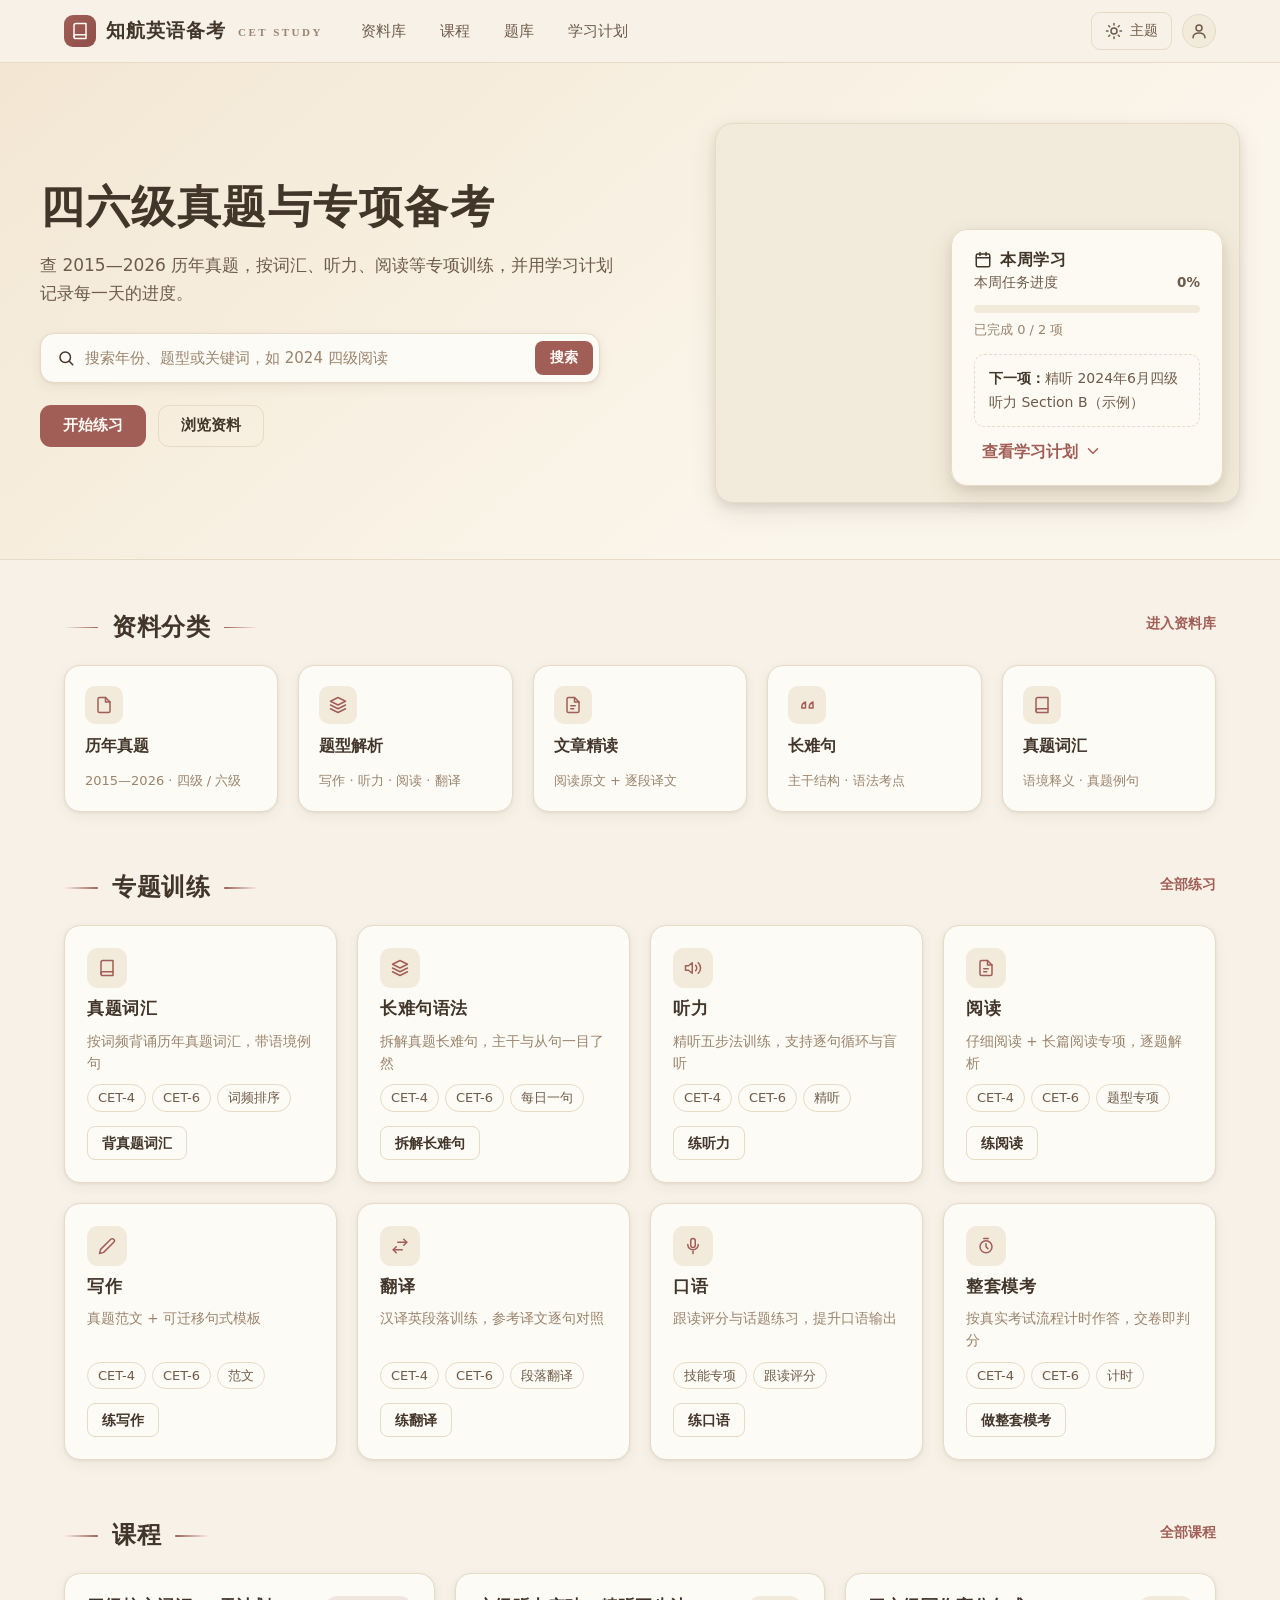
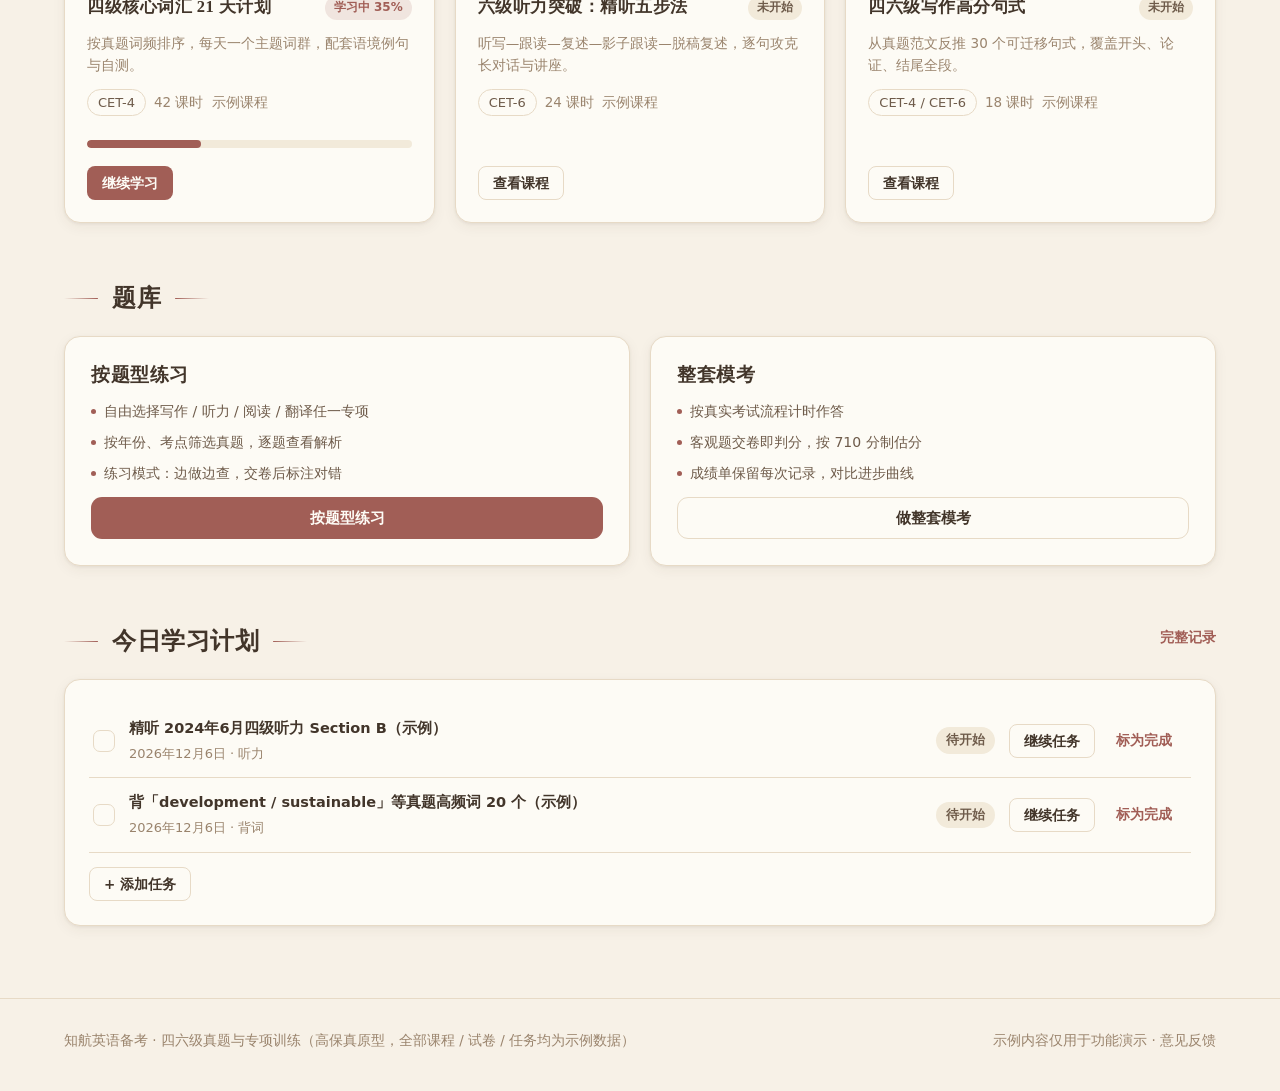
==== index.html @ e7b45bc7 "add index.html" ====
<!DOCTYPE html>
<html lang="zh-CN" data-theme="day" data-page-node-id="9FFqmGa8vKSeeePNFz0En0">
<head data-page-node-id="iaNp24zz0cH4Fliu9telrb">
<meta charset="UTF-8" data-page-node-id="Ejhn2tcbTj60glk7KnCi9I">
<meta name="viewport" content="width=device-width, initial-scale=1.0" data-page-node-id="q4u7sNPVhL3CehIsuDE5El">
<title>知航英语备考 · 四六级真题与专项训练</title>
<style>
/* ============ 主题变量（温暖水彩书桌风） ============ */
[data-theme="day"]{
  --bg:#F7F1E7; --card:#FDFBF5; --text:#42352A; --text-2:#6E5B4A; --text-3:#9A846D;
  --primary:#A15E56; --primary-hover:#8E4F48; --on-primary:#FDFBF5;
  --accent:#A15E56; --border:#E7DAC6; --input-bg:#FDFBF5; --hover:#F2EADA;
  --banner1:#F3E7D3; --banner2:#FBF6EC; --shadow:0 1px 3px rgba(66,53,42,.07),0 4px 14px rgba(66,53,42,.06);
  --shadow-hover:0 4px 10px rgba(66,53,42,.10),0 10px 26px rgba(66,53,42,.10);
  --ok:#7E8B54; --warn:#B98543; --danger:#B45450;
}
[data-theme="night"]{
  --bg:#211A13; --card:#2C2318; --text:#F3E9DA; --text-2:#C7B49D; --text-3:#97826A;
  --primary:#D2937F; --primary-hover:#DDA693; --on-primary:#211A13;
  --accent:#D2937F; --border:#403325; --input-bg:#191309; --hover:#332818;
  --banner1:#2E2416; --banner2:#211A13; --shadow:0 1px 3px rgba(0,0,0,.35),0 6px 18px rgba(0,0,0,.30);
  --shadow-hover:0 6px 14px rgba(0,0,0,.45),0 14px 32px rgba(0,0,0,.38);
  --ok:#A3B073; --warn:#D8A468; --danger:#D98076;
}
[data-theme="eye"]{
  --bg:#EEF0E2; --card:#FAFAF0; --text:#3A3E30; --text-2:#646A52; --text-3:#8D9179;
  --primary:#9D5F57; --primary-hover:#8B514B; --on-primary:#FAFAF0;
  --accent:#9D5F57; --border:#DCDFC9; --input-bg:#FAFAF0; --hover:#E6E8D4;
  --banner1:#E9ECD6; --banner2:#F5F6EA; --shadow:0 1px 3px rgba(58,62,48,.08),0 4px 14px rgba(58,62,48,.06);
  --shadow-hover:0 4px 10px rgba(58,62,48,.12),0 10px 26px rgba(58,62,48,.10);
  --ok:#647A3E; --warn:#A67B2E; --danger:#A85450;
}
/* ============ 基础 ============ */
*{margin:0;padding:0;box-sizing:border-box}
html{scroll-behavior:smooth}
:root{--font-serif:"Noto Serif SC","Source Han Serif SC","STZhongsong","STSong","SimSun",serif}
body{
  background:var(--bg);color:var(--text);
  font-family:"Inter","PingFang SC","Microsoft YaHei","Source Han Sans SC",system-ui,-apple-system,sans-serif;
  font-size:16px;line-height:1.65;-webkit-font-smoothing:antialiased;
  transition:background .25s ease,color .25s ease;
}
a{color:var(--accent);text-decoration:none}
a:hover{text-decoration:underline}
h1,h2,h3,h4{line-height:1.3;font-weight:700;font-family:var(--font-serif);letter-spacing:.5px}
button{font-family:inherit;cursor:pointer}
input,select,textarea{font-family:inherit;font-size:15px;color:var(--text)}
.container{max-width:1200px;margin:0 auto;padding:0 24px}
svg.icon{width:18px;height:18px;flex:none;vertical-align:-3px}
.muted{color:var(--text-3)}
.tag{display:inline-flex;align-items:center;gap:4px;font-size:13px;padding:2px 10px;border-radius:999px;border:1px solid var(--border);color:var(--text-2);background:transparent;white-space:nowrap}
.tag-blue{border-color:var(--accent);color:var(--accent)}
/* ============ 按钮 ============ */
.btn{display:inline-flex;align-items:center;justify-content:center;gap:8px;height:42px;padding:0 22px;border-radius:11px;font-size:15px;font-weight:600;border:1px solid transparent;transition:background .18s,border-color .18s,box-shadow .18s,transform .1s;white-space:nowrap}
.btn-primary{background:var(--primary);color:var(--on-primary)}
.btn-primary:hover{background:var(--primary-hover);box-shadow:var(--shadow-hover);text-decoration:none}
.btn-primary:active{transform:translateY(1px);box-shadow:var(--shadow)}
.btn-outline{background:transparent;color:var(--text);border-color:var(--border)}
.btn-outline:hover{border-color:var(--accent);color:var(--accent);background:var(--hover);text-decoration:none}
.btn-outline:active{transform:translateY(1px)}
.btn-text{background:transparent;color:var(--accent);height:auto;padding:4px 8px;font-weight:600}
.btn-text:hover{text-decoration:underline}
.btn-sm{height:34px;padding:0 14px;font-size:13.5px;border-radius:8px}
.btn:disabled{opacity:.5;cursor:not-allowed;box-shadow:none}
.btn:focus-visible,a:focus-visible,button:focus-visible{outline:2px solid var(--accent);outline-offset:2px}
.btn .spinner{width:16px;height:16px;border:2px solid currentColor;border-top-color:transparent;border-radius:50%;animation:spin .8s linear infinite}
@keyframes spin{to{transform:rotate(360deg)}}
/* ============ 顶栏 ============ */
.topbar{position:sticky;top:0;z-index:50;background:var(--bg);border-bottom:1px solid var(--border);transition:background .25s}
.topbar-inner{display:flex;align-items:center;height:62px;gap:24px}
.brand{display:flex;align-items:center;gap:10px;font-family:var(--font-serif);font-size:19px;font-weight:800;color:var(--text);letter-spacing:1px}
.brand:hover{text-decoration:none}
.brand-mark{width:32px;height:32px;border-radius:9px;background:linear-gradient(135deg,var(--primary),var(--primary-hover));display:flex;align-items:center;justify-content:center;color:var(--on-primary)}
.brand-sub{font-size:11px;font-weight:600;letter-spacing:2.5px;color:var(--text-3);font-family:Georgia,"Times New Roman",serif;margin-left:2px;transform:translateY(1px)}
.mainnav{display:flex;gap:6px;flex:1}
.mainnav a{position:relative;padding:8px 14px;font-size:15px;color:var(--text-2);border-radius:8px}
.mainnav a:hover{color:var(--text);background:var(--hover);text-decoration:none}
.mainnav a.active{color:var(--accent);font-weight:700}
.mainnav a.active::after{content:"";position:absolute;left:14px;right:14px;bottom:2px;height:2px;border-radius:2px;background:var(--accent)}
.topbar-actions{display:flex;align-items:center;gap:10px}
.theme-btn{display:inline-flex;align-items:center;gap:7px;height:38px;padding:0 13px;border-radius:9px;border:1px solid var(--border);background:transparent;color:var(--text-2);font-size:14px}
.theme-btn:hover{border-color:var(--accent);color:var(--accent)}
.avatar{width:34px;height:34px;border-radius:50%;background:var(--hover);border:1px solid var(--border);display:flex;align-items:center;justify-content:center;color:var(--text-2)}
.hamburger{display:none;width:38px;height:38px;border-radius:9px;border:1px solid var(--border);background:transparent;color:var(--text);align-items:center;justify-content:center}
.theme-menu{position:absolute;top:56px;right:24px;min-width:190px;background:var(--card);border:1px solid var(--border);border-radius:12px;box-shadow:var(--shadow-hover);padding:6px;display:none}
.theme-menu.open{display:block}
.theme-menu button{display:flex;align-items:center;gap:10px;width:100%;padding:10px 12px;border:0;background:transparent;color:var(--text);font-size:14.5px;border-radius:8px;text-align:left}
.theme-menu button:hover{background:var(--hover)}
.theme-menu button .check{margin-left:auto;color:var(--accent);visibility:hidden}
.theme-menu button.on .check{visibility:visible}
/* ============ 首页 Banner（温暖水彩书桌风） ============ */
.hero{position:relative;background:linear-gradient(140deg,var(--banner1) 0%,var(--banner2) 72%);border-bottom:1px solid var(--border);transition:background .25s;overflow:hidden}
.hero-grid{display:grid;grid-template-columns:6fr 5fr;gap:44px;align-items:center;padding:60px 0 56px}
.hero h1{font-size:44px;letter-spacing:1.5px}
.hero .sub{margin-top:14px;font-size:17px;color:var(--text-2);max-width:34em}
.searchbox{margin-top:26px;display:flex;align-items:center;gap:10px;background:var(--input-bg);border:1px solid var(--border);border-radius:14px;padding:4px 6px 4px 16px;max-width:560px;box-shadow:var(--shadow)}
.searchbox:focus-within{border-color:var(--accent);box-shadow:0 0 0 3px color-mix(in srgb,var(--accent) 18%,transparent)}
.searchbox input{flex:1;border:0;background:transparent;outline:none;height:40px;font-size:15px}
.searchbox input::placeholder{color:var(--text-3)}
.hero-cta{margin-top:22px;display:flex;gap:12px;flex-wrap:wrap}
.hero-side{position:relative;min-height:380px;border-radius:18px;border:1px solid var(--border);box-shadow:var(--shadow-hover);background:var(--hover) url('assets/hero-fox.png') center/cover no-repeat;transition:border-color .25s}
.hero-side .hero-card{position:absolute;right:16px;bottom:16px;width:min(272px,80%);z-index:1}
[data-theme="night"] .hero-side::before{content:"";position:absolute;inset:0;border-radius:18px;background:rgba(33,26,19,.38)}
.hero-card{background:color-mix(in srgb,var(--card) 94%,transparent);backdrop-filter:blur(4px);border:1px solid var(--border);border-radius:16px;box-shadow:var(--shadow-hover);padding:20px 22px;transition:background .25s}
.hero-card h3{font-size:16px;display:flex;align-items:center;gap:8px}
.progressbar{height:8px;border-radius:99px;background:var(--hover);margin:12px 0 6px;overflow:hidden}
.progressbar i{display:block;height:100%;border-radius:99px;background:linear-gradient(90deg,var(--primary),var(--accent));transition:width .4s ease}
.next-task{margin-top:14px;padding:12px 14px;border:1px dashed var(--border);border-radius:10px;font-size:14px;color:var(--text-2)}
/* ============ 区块通用 ============ */
.section{padding:52px 0 8px}
.section-head{display:flex;align-items:baseline;justify-content:space-between;gap:16px;margin-bottom:22px}
.section-head h2{font-size:24px;display:flex;align-items:center;gap:14px}
.section-head h2::before,.section-head h2::after{content:"";height:1.5px;width:34px;border-radius:2px;background:linear-gradient(90deg,transparent,var(--accent));flex:none}
.section-head h2::after{background:linear-gradient(90deg,var(--accent),transparent)}
.section-head .more{font-size:14px;color:var(--accent);font-weight:600;white-space:nowrap}
.card{background:var(--card);border:1px solid var(--border);border-radius:16px;box-shadow:var(--shadow);transition:background .25s,box-shadow .2s,transform .15s}
a.card:hover{box-shadow:var(--shadow-hover);transform:translateY(-2px);text-decoration:none}
.grid{display:grid;gap:20px}
/* 资料分类 */
.cat-grid{grid-template-columns:repeat(5,1fr)}
.cat-card{padding:20px;display:flex;flex-direction:column;gap:10px}
.cat-card .cat-ic{width:38px;height:38px;border-radius:10px;background:var(--hover);color:var(--accent);display:flex;align-items:center;justify-content:center}
.cat-card b{font-size:15.5px;color:var(--text)}
.cat-card span{font-size:13px;color:var(--text-3)}
/* 专项卡片 */
.skill-grid{grid-template-columns:repeat(4,1fr)}
.skill-card{padding:22px;display:flex;flex-direction:column;gap:10px;min-height:196px}
.skill-card .sk-ic{width:40px;height:40px;border-radius:11px;background:var(--hover);color:var(--accent);display:flex;align-items:center;justify-content:center}
.skill-card h3{font-size:16.5px;display:-webkit-box;-webkit-line-clamp:2;-webkit-box-orient:vertical;overflow:hidden}
.skill-card p{font-size:13.5px;color:var(--text-3);flex:1}
.skill-card .sk-tags{display:flex;gap:6px;flex-wrap:wrap}
.skill-card .btn{margin-top:4px;align-self:flex-start}
/* 课程 / 题库 */
.course-grid{grid-template-columns:repeat(3,1fr)}
.course-card{padding:22px;display:flex;flex-direction:column;gap:12px}
.course-card .c-meta{display:flex;align-items:center;gap:8px;font-size:13.5px;color:var(--text-3);flex-wrap:wrap}
.badge{font-size:12px;font-weight:700;padding:2px 9px;border-radius:99px}
.badge-doing{background:color-mix(in srgb,var(--accent) 14%,transparent);color:var(--accent)}
.badge-new{background:var(--hover);color:var(--text-2)}
.course-card .btn{align-self:flex-start;margin-top:auto}
.practice-duo{grid-template-columns:1fr 1fr}
.practice-card{padding:26px;display:flex;flex-direction:column;gap:12px}
.practice-card ul{list-style:none;display:flex;flex-direction:column;gap:8px;font-size:14px;color:var(--text-2)}
.practice-card li{display:flex;gap:8px;align-items:flex-start}
.practice-card li::before{content:"";width:5px;height:5px;border-radius:50%;background:var(--accent);margin-top:9px;flex:none}
/* 计划摘要 */
.plan-mini{padding:24px}
.task-row{display:flex;align-items:center;gap:14px;padding:13px 4px;border-bottom:1px solid var(--border);font-size:14.5px}
.task-row:last-child{border-bottom:0}
.task-row .t-main{flex:1;min-width:0}
.task-row .t-title{color:var(--text);font-weight:600}
.task-row .t-meta{font-size:13px;color:var(--text-3);margin-top:2px}
.task-row .t-acts{display:flex;gap:6px;flex:none}
.status{font-size:12.5px;font-weight:700;padding:3px 10px;border-radius:99px;white-space:nowrap}
.st-todo{color:var(--text-2);background:var(--hover)}
.st-done{color:var(--ok);background:color-mix(in srgb,var(--ok) 13%,transparent)}
.st-late{color:var(--danger);background:color-mix(in srgb,var(--danger) 12%,transparent)}
.checkbox{width:22px;height:22px;border-radius:7px;border:1.5px solid var(--border);background:transparent;flex:none;display:flex;align-items:center;justify-content:center;color:transparent}
.checkbox.done{background:var(--ok);border-color:var(--ok);color:#fff}
/* 空状态 */
.empty{padding:44px 20px;text-align:center;color:var(--text-3);border:1px dashed var(--border);border-radius:14px;background:var(--card)}
.empty svg{width:42px;height:42px;margin-bottom:10px;color:var(--text-3)}
.empty b{display:block;font-size:15.5px;color:var(--text-2);margin-bottom:4px}
/* 页脚 */
.footer{margin-top:64px;border-top:1px solid var(--border);padding:30px 0 40px;color:var(--text-3);font-size:13.5px}
.footer .container{display:flex;justify-content:space-between;gap:16px;flex-wrap:wrap}
/* ============ 页面头 / 面包屑 ============ */
.page-head{padding:36px 0 6px}
.crumbs{font-size:13.5px;color:var(--text-3);margin-bottom:10px;display:flex;gap:6px;align-items:center;flex-wrap:wrap}
.crumbs a{color:var(--text-3)}
.crumbs a:hover{color:var(--accent)}
.page-head h1{font-size:30px}
.page-head .desc{color:var(--text-2);margin-top:8px;font-size:15px;max-width:46em}
/* ============ 资料库筛选 ============ */
.filterbar{background:var(--card);border:1px solid var(--border);border-radius:14px;box-shadow:var(--shadow);padding:18px 20px;margin-top:22px}
.f-row{display:flex;gap:14px;align-items:center;flex-wrap:wrap;padding:7px 0}
.f-label{font-size:13.5px;color:var(--text-3);width:64px;flex:none;font-weight:600}
.chip{padding:5px 14px;border-radius:99px;border:1px solid var(--border);background:transparent;color:var(--text-2);font-size:13.5px;transition:all .15s;min-height:32px}
.chip:hover{border-color:var(--accent);color:var(--accent)}
.chip.on{background:var(--primary);border-color:var(--primary);color:var(--on-primary);font-weight:600}
.f-search{flex:1;min-width:220px;display:flex;align-items:center;gap:8px;background:var(--input-bg);border:1px solid var(--border);border-radius:10px;padding:0 12px}
.f-search input{flex:1;border:0;background:transparent;outline:0;height:38px;font-size:14px}
.f-toggle{display:none;width:100%;justify-content:space-between;align-items:center;background:transparent;border:1px solid var(--border);border-radius:10px;height:42px;padding:0 14px;color:var(--text);font-size:14.5px}
.active-conds{display:flex;gap:8px;flex-wrap:wrap;align-items:center;margin-top:10px;font-size:13.5px}
.cond{display:inline-flex;align-items:center;gap:6px;background:var(--hover);border-radius:99px;padding:4px 6px 4px 12px;color:var(--text-2)}
.cond button{border:0;background:transparent;color:var(--text-3);display:flex;padding:2px;border-radius:50%}
.cond button:hover{color:var(--danger)}
.clear-all{border:0;background:transparent;color:var(--accent);font-size:13.5px;font-weight:600;padding:4px 8px}
/* 结果列表 */
.result-list{display:flex;flex-direction:column;gap:14px;margin-top:20px}
.paper-item{display:flex;gap:16px;align-items:center;padding:18px 22px}
.paper-item .pi-main{flex:1;min-width:0}
.paper-item h3{font-size:16px;margin-bottom:4px}
.paper-item .pi-meta{font-size:13.5px;color:var(--text-3);display:flex;gap:12px;flex-wrap:wrap}
.type-badge{font-size:12px;font-weight:700;padding:3px 10px;border-radius:7px;background:var(--hover);color:var(--accent);flex:none;align-self:flex-start}
.type-badge.word{background:color-mix(in srgb,var(--ok) 13%,transparent);color:var(--ok)}
/* ============ 试卷页 ============ */
.paper-layout{display:grid;grid-template-columns:250px 1fr;gap:28px;margin-top:24px;align-items:start}
.q-nav{position:sticky;top:86px;background:var(--card);border:1px solid var(--border);border-radius:14px;padding:18px;box-shadow:var(--shadow)}
.q-nav h4{font-size:14px;color:var(--text-3);margin-bottom:12px;font-weight:600}
.q-nav .sec-name{font-size:13px;font-weight:700;color:var(--text-2);margin:12px 0 8px}
.q-dots{display:flex;flex-wrap:wrap;gap:8px}
.q-dot{width:34px;height:34px;border-radius:9px;border:1px solid var(--border);background:transparent;color:var(--text-2);font-size:13px;font-weight:600;transition:all .15s}
.q-dot:hover{border-color:var(--accent);color:var(--accent)}
.q-dot.seen{background:var(--hover)}
.q-block{background:var(--card);border:1px solid var(--border);border-radius:14px;box-shadow:var(--shadow);padding:26px 30px;margin-bottom:22px;scroll-margin-top:86px}
.q-block .q-head{display:flex;gap:10px;align-items:baseline;margin-bottom:12px}
.q-num{font-size:13px;font-weight:800;color:var(--accent);flex:none}
.q-block .q-stem{font-size:15.5px;line-height:1.7}
.opts{margin-top:12px;display:flex;flex-direction:column;gap:8px}
.opt{display:flex;gap:10px;padding:10px 14px;border:1px solid var(--border);border-radius:10px;font-size:14.5px;cursor:pointer;transition:border-color .15s,background .15s}
.opt:hover{border-color:var(--accent)}
.opt.sel{border-color:var(--accent);background:var(--hover)}
.opt.correct{border-color:var(--ok);background:color-mix(in srgb,var(--ok) 8%,transparent)}
.opt.wrong{border-color:var(--danger);background:color-mix(in srgb,var(--danger) 7%,transparent)}
.analysis{margin-top:16px;border-top:1px dashed var(--border);padding-top:4px}
.analysis summary{list-style:none;display:inline-flex;align-items:center;gap:8px;color:var(--accent);font-weight:600;font-size:14.5px;padding:10px 0;cursor:pointer;user-select:none}
.analysis summary::-webkit-details-marker{display:none}
.analysis summary .chev{transition:transform .2s}
.analysis[open] summary .chev{transform:rotate(180deg)}
.a-layer{padding:10px 0;border-top:1px solid var(--border)}
.a-layer:first-of-type{border-top:0}
.a-layer .a-tag{font-size:12.5px;font-weight:800;color:var(--text-3);letter-spacing:1px;margin-bottom:5px}
.a-answer{font-size:16px;font-weight:700;color:var(--ok)}
.a-body{font-size:14.5px;color:var(--text-2);line-height:1.75}
.point-tags{display:flex;gap:8px;flex-wrap:wrap}
.extend-links{display:flex;gap:10px;flex-wrap:wrap}
.passage-box{margin:14px 0 4px;padding:16px 18px;border-left:3px solid var(--accent);background:var(--hover);border-radius:0 10px 10px 0;font-size:14.5px;line-height:1.75;color:var(--text-2)}
.passage-box b{color:var(--text)}
.audio-line{display:flex;align-items:center;gap:12px;margin:12px 0;padding:12px 16px;border:1px solid var(--border);border-radius:10px}
.audio-line audio{flex:1;height:36px;min-width:0}
/* ============ 阅读页（文章/句子/单词） ============ */
.read-layout{max-width:860px;margin:24px auto 0}
.read-card{background:var(--card);border:1px solid var(--border);border-radius:14px;box-shadow:var(--shadow);padding:32px 38px}
.read-card .en{font-size:16.5px;line-height:1.75;color:var(--text)}
.read-card .zh{font-size:14.5px;color:var(--text-2);line-height:1.75}
.para{margin-bottom:22px}
.para .zh-toggle{margin-top:8px}
.para .zh{display:none;margin-top:8px;padding-top:8px;border-top:1px dashed var(--border)}
.para.show-zh .zh{display:block}
.hl-s{background:color-mix(in srgb,var(--warn) 22%,transparent);padding:0 2px;border-radius:3px;cursor:pointer;border-bottom:1.5px dashed var(--warn)}
.hl-w{background:color-mix(in srgb,var(--accent) 15%,transparent);padding:0 2px;border-radius:3px;cursor:pointer;font-weight:600}
.src-line{display:flex;justify-content:space-between;align-items:center;gap:12px;flex-wrap:wrap;font-size:13.5px;color:var(--text-3);margin-top:26px;padding-top:16px;border-top:1px solid var(--border)}
.sentence-show{font-size:19px;line-height:1.8;font-weight:600;margin:18px 0}
.structure-box{background:var(--hover);border-radius:12px;padding:20px 22px;margin:16px 0;font-size:15px;line-height:2}
.structure-box .core{color:var(--accent);font-weight:800}
.structure-box .clause{color:var(--warn);font-weight:700}
.word-big{font-size:34px;font-weight:800;letter-spacing:.5px}
.phonetic{color:var(--text-3);font-size:15px;margin-left:10px}
.ctx-box{background:var(--hover);border-radius:12px;padding:16px 20px;margin-top:14px}
.word-mastery{display:flex;gap:8px;flex-wrap:wrap;margin-top:16px}
.wm-chip{padding:6px 16px;border-radius:99px;border:1px solid var(--border);background:transparent;font-size:13.5px;color:var(--text-2)}
.wm-chip.on{border-color:var(--ok);color:var(--ok);font-weight:700;background:color-mix(in srgb,var(--ok) 10%,transparent)}
.example-item{padding:12px 0;border-bottom:1px solid var(--border);font-size:14.5px}
.example-item:last-child{border-bottom:0}
.example-item .en{display:block;color:var(--text);line-height:1.7}
.example-item .src{font-size:12.5px;color:var(--text-3);margin-top:4px;display:block}
/* ============ 课程 ============ */
.course-outline{display:flex;flex-direction:column;gap:0;margin-top:8px}
.co-item{display:flex;gap:14px;align-items:center;padding:14px 4px;border-bottom:1px solid var(--border);font-size:14.5px}
.co-item:last-child{border-bottom:0}
.co-item .n{width:26px;height:26px;border-radius:8px;background:var(--hover);color:var(--accent);font-size:12.5px;font-weight:800;display:flex;align-items:center;justify-content:center;flex:none}
/* ============ 学习计划页 ============ */
.plan-stats{display:grid;grid-template-columns:repeat(4,1fr);gap:18px;margin-top:22px}
.stat-card{padding:20px 22px}
.stat-card .num{font-size:28px;font-weight:800;margin-top:6px}
.stat-card .lbl{font-size:13px;color:var(--text-3)}
.week-bars{display:flex;gap:10px;align-items:flex-end;height:96px;padding:20px 22px 14px}
.wb{flex:1;display:flex;flex-direction:column;align-items:center;gap:8px;height:100%;justify-content:flex-end}
.wb i{width:100%;max-width:34px;border-radius:6px 6px 3px 3px;background:var(--hover);min-height:4px;transition:height .4s}
.wb.done i{background:linear-gradient(180deg,var(--accent),var(--primary))}
.wb span{font-size:12px;color:var(--text-3)}
.wb b{font-size:12px;color:var(--text-2)}
.plan-form{background:var(--card);border:1px solid var(--border);border-radius:14px;box-shadow:var(--shadow);padding:22px 24px;margin:22px 0}
.form-row{display:flex;gap:14px;flex-wrap:wrap;margin-bottom:14px}
.field{display:flex;flex-direction:column;gap:6px;flex:1;min-width:180px}
.field label{font-size:13px;font-weight:600;color:var(--text-2)}
.field input,.field select,.field textarea{border:1px solid var(--border);border-radius:9px;background:var(--input-bg);padding:10px 13px;outline:none;font-size:14.5px}
.field input:focus,.field select:focus,.field textarea:focus{border-color:var(--accent);box-shadow:0 0 0 3px color-mix(in srgb,var(--accent) 15%,transparent)}
.note-text{font-size:13px;color:var(--text-3);font-style:normal}
/* ============ Toast / 骨架屏 ============ */
.toast{position:fixed;left:50%;bottom:32px;transform:translateX(-50%) translateY(20px);background:var(--text);color:var(--bg);padding:11px 22px;border-radius:10px;font-size:14px;font-weight:600;opacity:0;pointer-events:none;transition:all .25s;z-index:99;box-shadow:var(--shadow-hover)}
.toast.show{opacity:1;transform:translateX(-50%) translateY(0)}
.skeleton{position:fixed;inset:62px 0 0;background:var(--bg);z-index:40;display:none;align-items:flex-start;justify-content:center;padding-top:120px}
.skeleton.on{display:flex}
.sk-line{width:min(680px,86vw);display:flex;flex-direction:column;gap:14px}
.sk-line i{display:block;height:18px;border-radius:8px;background:linear-gradient(90deg,var(--hover) 25%,var(--card) 50%,var(--hover) 75%);background-size:200% 100%;animation:shim 1.2s infinite}
@keyframes shim{to{background-position:-200% 0}}
/* ============ 响应式 ============ */
@media(max-width:1024px){
  .cat-grid{grid-template-columns:repeat(3,1fr)}
  .skill-grid{grid-template-columns:repeat(2,1fr)}
  .course-grid{grid-template-columns:repeat(2,1fr)}
  .plan-stats{grid-template-columns:repeat(2,1fr)}
}
@media(max-width:900px){
  .mainnav{display:none;position:absolute;top:62px;left:0;right:0;background:var(--card);border-bottom:1px solid var(--border);flex-direction:column;padding:10px 16px 16px;gap:2px;box-shadow:var(--shadow-hover)}
  .mainnav.open{display:flex}
  .mainnav a{padding:12px 10px;font-size:15.5px}
  .hamburger{display:flex}
  .hero-grid{grid-template-columns:1fr;gap:30px;padding:44px 0 40px}
  .hero h1{font-size:30px}
  .hero-side{min-height:240px}
  .hero-side .hero-card{width:min(250px,72%);right:12px;bottom:12px}
  .paper-layout{grid-template-columns:1fr}
  .q-nav{position:static;display:none}
  .q-nav.open{display:block}
  .f-toggle{display:flex}
  .f-body{display:none}
  .filterbar.open .f-body{display:block}
}
@media(max-width:640px){
  .container{padding:0 16px}
  .skill-grid{grid-template-columns:1fr}
  .course-grid{grid-template-columns:1fr}
  .practice-duo{grid-template-columns:1fr}
  .cat-grid{grid-template-columns:repeat(2,1fr)}
  .hero h1{font-size:28px}
  .section-head h2{font-size:21px}
  .paper-item{flex-direction:column;align-items:flex-start;gap:10px}
  .read-card{padding:24px 20px}
  .plan-stats{grid-template-columns:repeat(2,1fr)}
  .task-row{flex-wrap:wrap}
  .hero-cta .btn{flex:1;min-width:140px}
}
@media(prefers-reduced-motion:reduce){
  *{animation-duration:.01ms !important;transition-duration:.01ms !important;scroll-behavior:auto !important}
}
</style>
</style>
</head>
<body data-page-node-id="46WNGINw7IOpLGuOu60Sg2">
<header class="topbar" data-page-node-id="7wYWvV1vobFavM2QnTFjZ8">
  <div class="container topbar-inner" data-page-node-id="2QIbTDcqdHa6mRQ4MHnEve">
    <a class="brand" href="#/home" data-page-node-id="E9g1L8VCeMZcpR9zVOSWdF">
      <span class="brand-mark" data-page-node-id="HSBLodPu9O5dBlocvWM5aY"><svg class="icon" viewBox="0 0 24 24" fill="none" stroke="currentColor" stroke-width="2" stroke-linecap="round" stroke-linejoin="round" data-page-node-id="TAzDxQFTTNNXWFezK2fQVc"><path d="M4 19.5A2.5 2.5 0 0 1 6.5 17H20" data-page-node-id="J1ye7tA0FrsXJzABGOEyMe"/><path d="M6.5 2H20v20H6.5A2.5 2.5 0 0 1 4 19.5v-15A2.5 2.5 0 0 1 6.5 2z" data-page-node-id="s73dM6RDsitPL5yBFoTp8B"/></svg></span>
      知航英语备考<span class="brand-sub">CET STUDY</span>
    </a>
    <nav class="mainnav" id="mainnav" data-page-node-id="9qiRBLt58UJkW92rJeByfg">
      <a href="#/library" data-nav="library" data-page-node-id="wwyLa1kUJdBlB0bdCfEAYs">资料库</a>
      <a href="#/courses" data-nav="courses" data-page-node-id="DK1NU3cSA98g2l9DBLatCv">课程</a>
      <a href="#/practice" data-nav="practice" data-page-node-id="oZQg9Gf964QOhOU7aZtFMk">题库</a>
      <a href="#/plan" data-nav="plan" data-page-node-id="WBJE88PF89gKyAWPojT1Og">学习计划</a>
    </nav>
    <div class="topbar-actions" data-page-node-id="XLwHZOuqQPwchXlXXwSQRQ">
      <button class="theme-btn" id="themeBtn" aria-haspopup="true" aria-expanded="false" data-page-node-id="sIe63I22RZlHhZVlgcqooR">
        <svg class="icon" viewBox="0 0 24 24" fill="none" stroke="currentColor" stroke-width="2" stroke-linecap="round" stroke-linejoin="round" data-page-node-id="U6h6sJDKIx91ajGc9gbg9C"><circle cx="12" cy="12" r="4" data-page-node-id="Ot75ti4vJ52hXcMPwxJEcW"/><path d="M12 2v2M12 20v2M4.93 4.93l1.41 1.41M17.66 17.66l1.41 1.41M2 12h2M20 12h2M4.93 19.07l1.41-1.41M17.66 6.34l1.41-1.41" data-page-node-id="yBqdf8Y5jrtSklih5BKTiQ"/></svg>
        主题
      </button>
      <span class="avatar" title="个人中心（示例入口）" data-page-node-id="kFaFnpq39HrxjBoBe7drRD"><svg class="icon" viewBox="0 0 24 24" fill="none" stroke="currentColor" stroke-width="2" stroke-linecap="round" stroke-linejoin="round" data-page-node-id="eVPtDn3WuPVEJhc6FpvzVx"><circle cx="12" cy="8" r="4" data-page-node-id="RV2XhBAiRVDyDTSMQ4dCsw"/><path d="M4 21c0-4 3.6-6.5 8-6.5s8 2.5 8 6.5" data-page-node-id="GTPVymtlhnGI3R7Ek0Hz3Q"/></svg></span>
      <button class="hamburger" id="hamburger" aria-label="打开导航菜单" data-page-node-id="zG7opnGTgbjYn9Auv183pb">
        <svg class="icon" viewBox="0 0 24 24" fill="none" stroke="currentColor" stroke-width="2" stroke-linecap="round" data-page-node-id="cHmaKkQ3P6xwxQb4OuK2po"><path d="M4 7h16M4 12h16M4 17h16" data-page-node-id="R33i6e77S6DWEitVoo6K66"/></svg>
      </button>
    </div>
  </div>
  <div class="theme-menu" id="themeMenu" role="menu" data-page-node-id="IYo8pl0noNz6073yoxPfHB">
    <button data-set-theme="day" role="menuitem" data-page-node-id="MWD6vzrsBXQsD6nhrtsz8A"><svg class="icon" viewBox="0 0 24 24" fill="none" stroke="currentColor" stroke-width="2" stroke-linecap="round" data-page-node-id="UFBuwtX71X8uDzdS3DpUWj"><circle cx="12" cy="12" r="4.5" data-page-node-id="atipWJ8VVGK8C5X6nFcuIO"/><path d="M12 3v2M12 19v2M3 12h2M19 12h2M5.6 5.6l1.4 1.4M17 17l1.4 1.4M5.6 18.4 7 17M17 7l1.4-1.4" data-page-node-id="Pi4fF6gdnrlj29MX5Dw5lo"/></svg>白天模式<span class="check" data-page-node-id="QQRZMo4TvXSeDXraslN3f8">✓</span></button>
    <button data-set-theme="night" role="menuitem" data-page-node-id="GIcxW9B0OUWGK7XYNGkNEx"><svg class="icon" viewBox="0 0 24 24" fill="none" stroke="currentColor" stroke-width="2" stroke-linecap="round" stroke-linejoin="round" data-page-node-id="vUieNgfGpjnUgbRkWCaWe0"><path d="M21 12.8A9 9 0 1 1 11.2 3a7 7 0 0 0 9.8 9.8z" data-page-node-id="qNnxz2ULpbQsqFMVyhdth7"/></svg>夜晚模式<span class="check" data-page-node-id="y7VQcwAEZYDjP7GFx7eIEc">✓</span></button>
    <button data-set-theme="eye" role="menuitem" data-page-node-id="bwZU6oTzeC7X7ohTBTVWv4"><svg class="icon" viewBox="0 0 24 24" fill="none" stroke="currentColor" stroke-width="2" stroke-linecap="round" stroke-linejoin="round" data-page-node-id="QX0Fnp4UwEBNv0FpAUHyDj"><path d="M2 12s3.5-7 10-7 10 7 10 7-3.5 7-10 7-10-7-10-7z" data-page-node-id="wfuSGVlAOFD6Bu5xwGZe7R"/><circle cx="12" cy="12" r="3" data-page-node-id="hi03UCf3DYeh104kCCmZTO"/></svg>护眼模式<span class="check" data-page-node-id="niCtKF1v77QtlnXe1nmF5Q">✓</span></button>
  </div>
</header>

<main id="app" aria-live="polite" data-page-node-id="gzql6WOeLxF5Ir2e3aM0xz"></main>

<footer class="footer" data-page-node-id="uLFRD9sWU9y8qj77lcvz9F">
  <div class="container" data-page-node-id="7ICU9epYOjBEctpMIwNhY8">
    <span data-page-node-id="QgzPE4mHGTDxTsdH4k3rwm">知航英语备考 · 四六级真题与专项训练（高保真原型，全部课程 / 试卷 / 任务均为示例数据）</span>
    <span data-page-node-id="4wN2Ribm1uNdY0wS3zevDz">示例内容仅用于功能演示 · 意见反馈</span>
  </div>
</footer>

<div class="toast" id="toast" role="status" data-page-node-id="zqQNW9eNfNM6wx5zyJdHoy"></div>
<div class="skeleton" id="skeleton" aria-hidden="true" data-page-node-id="yWRqT67OK49OuhBkXRAgJC"><div class="sk-line" data-page-node-id="DZVAk71LF125WTuAzO6yD3"><i style="width:60%" data-page-node-id="BY0OOE23dsrY8XeZReItFJ"></i><i style="width:90%" data-page-node-id="YOGDbdQB80JTxq4bJCC91h"></i><i style="width:75%" data-page-node-id="R9X67uvUOskFqWxKNYXB6C"></i><i style="width:50%" data-page-node-id="niM2pydqqb1HefSNgBfPhK"></i></div></div>

<script src="data/cet4.js"></script>
<script src="data/cet6.js"></script>
<script>
'use strict';
/* ==================== 示例数据 ==================== */
const YEARS=[2026,2025,2024,2023,2022,2021,2020,2019,2018,2017,2016,2015];
const SECTION_TYPES=['写作','听力','阅读','翻译'];
const WORDS={
  development:{w:'development',ph:'/dɪˈveləpmənt/',pos:'n.',mean:'发展；开发；发育',ctx:'文中指「（城市）发展进程」，与 sustainable 搭配表示「可持续发展」',level:'四级高频',points:['常考搭配：sustainable development 可持续发展','派生：develop (v.) / developed (adj.) / developing (adj.)'],examples:[{en:'The development of urban farming has changed how city residents think about food.',src:'2026年6月 CET-4 第1套 · 仔细阅读 Passage 1'},{en:'Economic development should not come at the expense of the environment.',src:'2023年6月 CET-4 第1套 · 翻译'}]},
  sustainable:{w:'sustainable',ph:'/səˈsteɪnəbl/',pos:'adj.',mean:'可持续的；不破坏生态平衡的',ctx:'真题阅读态度题高频词，常修饰 development / growth / agriculture',level:'四级高频',points:['词根：sus-（下）+ tain（拿住）→ 从下面支撑住','同义替换：renewable / eco-friendly（选项常见干扰）'],examples:[{en:'Community gardens offer a sustainable way to supply fresh produce to neighborhoods.',src:'2026年6月 CET-4 第1套 · 仔细阅读 Passage 1'}]},
  commute:{w:'commute',ph:'/kəˈmjuːt/',pos:'v. / n.',mean:'通勤；上下班路程',ctx:'文中作动词，指城市居民往返于住所与工作地点',level:'四级高频',points:['熟词僻义：commute 在数学语境中可指「交换」「等价变换」','常考：commute between A and B / a one-hour commute'],examples:[{en:'Many office workers commute for more than an hour every day.',src:'2026年6月 CET-4 第1套 · 仔细阅读 Passage 1'}]},
  productivity:{w:'productivity',ph:'/ˌprɒdʌkˈtɪvəti/',pos:'n.',mean:'生产率；生产力',ctx:'社会类话题高频词，常出现在工作方式、科技类文章',level:'六级高频',points:['派生：product (n.) / produce (v.) / productive (adj.)'],examples:[{en:'Remote work has raised questions about how to measure employee productivity.',src:'2025年12月 CET-6 第1套 · 仔细阅读'}]},
  concentration:{w:'concentration',ph:'/ˌkɒnsnˈtreɪʃn/',pos:'n.',mean:'专注（力）；集中；浓度',ctx:'文中指「深度专注力」，数字阅读话题核心词',level:'四级高频',points:['一词多义：浓度（化学）/ 集中（军事）也是真题考点','搭配：lose concentration / improve concentration'],examples:[{en:'Deep reading requires a level of concentration that fragmented reading rarely achieves.',src:'2024年6月 CET-4 第1套 · 仔细阅读 Passage 1'}]},
  critical:{w:'critical',ph:'/ˈkrɪtɪkl/',pos:'adj.',mean:'批判性的；关键的；批评的',ctx:'阅读题干常见：critical thinking 批判性思维；作「关键的」解时态度题常考',level:'四级高频',points:['熟词僻义：critical = 关键的（非「批评的」）','搭配：be critical of / play a critical role in'],examples:[{en:'Students are encouraged to develop critical thinking rather than memorize facts.',src:'2024年6月 CET-4 第1套 · 仔细阅读 Passage 1'},{en:'Timing is critical when it comes to submitting your application.',src:'2026年6月 CET-4 第1套 · 写作范文'}]},
  automate:{w:'automate',ph:'/ˈɔːtəmeɪt/',pos:'v.',mean:'使自动化',ctx:'科技类文章高频，常讨论「哪些工作会被 automate」',level:'六级高频',points:['派生：automatic (adj.) / automation (n.)','词根：auto-（自己）+ mate（做）'],examples:[{en:'Companies are trying to automate routine tasks so that employees can focus on creative work.',src:'2025年12月 CET-6 第1套 · 仔细阅读'}]},
  phenomenon:{w:'phenomenon',ph:'/fəˈnɒmɪnən/',pos:'n.',mean:'现象；非凡的事物',ctx:'复数 phenomena 为语法考点；阅读主旨题常用词',level:'六级高频',points:['复数形式：phenomena（不规则变化，语法题常考）'],examples:[{en:'The rapid growth of urban gardening is a phenomenon worth studying.',src:'2026年6月 CET-4 第1套 · 仔细阅读 Passage 1'}]}
};
const SENTENCES={
  s1:{from:{label:'2026年6月 CET-4 第1套 · 仔细阅读 Passage 1',paper:'2026-06-cet4-1',q:'r1'},
    text:'What began as a small community project has grown into a movement that encourages residents to grow their own food on rooftops and in vacant lots.',
    key:'What began as a small community project',
    zh:'起初只是一个小的社区项目，如今已发展成一场运动，鼓励居民在屋顶和空地上种植自己的食物。',
    structure:'<span class="core">What began as a small community project</span>（主语从句）+ <span class="core">has grown into</span>（谓语，现在完成时）+ <span class="core">a movement</span>（宾语）+ <span class="clause">that encourages residents to grow their own food...</span>（that 引导的定语从句，修饰 movement）',
    grammar:['主语从句作主语','定语从句（that）','现在完成时','encourage sb. to do sth.'],
    words:['development','sustainable']},
  s2:{from:{label:'2024年6月 CET-4 第1套 · 仔细阅读 Passage 1',paper:'2024-06-cet4-1',q:'r2'},
    text:'Although digital devices make reading more convenient, researchers warn that the constant interruptions they introduce may weaken our ability to read deeply.',
    key:'Although digital devices make reading more convenient',
    zh:'尽管数字设备让阅读更方便，研究人员警告说，它们带来的持续干扰可能会削弱我们深度阅读的能力。',
    structure:'<span class="clause">Although digital devices make reading more convenient</span>（让步状语从句）, <span class="core">researchers</span>（主语）+ <span class="core">warn</span>（谓语）+ <span class="clause">that the constant interruptions...</span>（宾语从句，其中 <span class="clause">they introduce</span> 为省略 that 的定语从句修饰 interruptions）',
    grammar:['让步状语从句（Although）','宾语从句（that）','定语从句省略关系词','warn that... 引述动词'],
    words:['concentration','critical']},
  s3:{from:{label:'2025年12月 CET-6 第1套 · 仔细阅读',paper:'2025-12-cet6-1',q:'r1'},
    text:'Rather than replacing human workers entirely, the new technology is more likely to change what counts as valuable in the workplace.',
    key:'Rather than replacing human workers entirely',
    zh:'这项新技术并非完全取代人类员工，而更可能改变职场中被视为有价值的因素。',
    structure:'<span class="clause">Rather than replacing human workers entirely</span>（比较状语）, <span class="core">the new technology</span>（主语）+ <span class="core">is more likely to change</span>（谓语）+ <span class="core">what counts as valuable</span>（what 引导的宾语从句）',
    grammar:['rather than 置于句首','be likely to do','what 引导名词性从句'],
    words:['automate','productivity']}
};
const PASSAGES={
  'p26r':{title:'Urban Gardening: Growing Food in the City',paper:'2026-06-cet4-1',
    from:'2026年6月 CET-4 第1套 · 仔细阅读 Passage 1',
    paras:[
      {en:'In many large cities, a quiet change is taking place. What began as a small community project has grown into a movement that encourages residents to grow their own food on rooftops and in vacant lots. Advocates argue that urban gardening reduces the distance food must travel, lowers household costs, and gives people a practical way to connect with their neighborhoods.',zh:'在许多大城市，一场悄然的变化正在发生。起初只是一个小的社区项目，如今已发展成一场运动，鼓励居民在屋顶和空地上种植自己的食物。支持者认为，城市园艺缩短了食物的运输距离，降低了家庭开支，也为人们提供了一种与邻里建立联系的切实方式。',marks:{sents:['s1'],words:['sustainable','development']}},
      {en:'Critics, however, point out that gardens alone cannot feed a city. They worry that policy makers may treat such projects as a substitute for broader economic development, rather than one part of a sustainable food system. Still, researchers who study the phenomenon find that participants report higher levels of well-being and a stronger sense of community.',zh:'然而批评者指出，仅靠园艺无法养活一座城市。他们担心政策制定者会把这类项目当作更广泛经济发展的替代品，而不是可持续食物体系中的一部分。不过，研究这一现象的学者发现，参与者报告了更高的幸福感和更强的社区归属感。',marks:{sents:[],words:['development','phenomenon']}}
    ],
    questions:['r1','r2','r3'],sents:['s1']},
  'p24r':{title:'Digital Reading and Deep Concentration',paper:'2024-06-cet4-1',
    from:'2024年6月 CET-4 第1套 · 仔细阅读 Passage 1',
    paras:[
      {en:'Although digital devices make reading more convenient, researchers warn that the constant interruptions they introduce may weaken our ability to read deeply. Notifications, links and short-form content train our attention to jump from one stimulus to another, a habit that is difficult to reverse.',zh:'尽管数字设备让阅读更方便，研究人员警告说，它们带来的持续干扰可能会削弱我们深度阅读的能力。通知、链接和短内容训练我们的注意力从一个刺激跳到另一个刺激，这种习惯很难逆转。',marks:{sents:['s2'],words:['concentration']}},
      {en:'The solution is not to abandon digital reading, educators say, but to teach critical reading strategies. Setting aside distraction-free periods, previewing structure before reading, and summarizing without looking back can all help readers stay focused and retain more of what they read.',zh:'教育者表示，解决方案不是抛弃数字阅读，而是教授批判性阅读策略。留出不受干扰的阅读时段、阅读前预览文章结构、以及合上书复述，都能帮助读者保持专注并记住更多内容。',marks:{sents:[],words:['critical']}}
    ],
    questions:['r1','r2','r3'],sents:['s2']},
  'p25r':{title:'Automation and the Future of Work',paper:'2025-12-cet6-1',
    from:'2025年12月 CET-6 第1套 · 仔细阅读',
    paras:[
      {en:'Rather than replacing human workers entirely, the new technology is more likely to change what counts as valuable in the workplace. Routine tasks can be automated, but skills such as judgment, negotiation and creativity become more important, and wages often follow where those skills are scarce.',zh:'这项新技术并非完全取代人类员工，而更可能改变职场中被视为有价值的因素。常规任务可以被自动化，但判断力、谈判力和创造力等技能变得更加重要，而这些技能稀缺的地方，薪资往往更高。',marks:{sents:['s3'],words:['automate','productivity']}},
      {en:'Economists caution that the transition may be uneven. Workers whose jobs disappear may not live in the places where new jobs are created, and retraining programs take time to show results. How societies manage this gap, they argue, will define the next decade of economic development.',zh:'经济学家警告，这一转型可能并不均衡。岗位消失的工人未必生活在新岗位出现的地区，再培训项目也需要时间才能见效。他们认为，社会如何应对这一缺口，将决定未来十年的经济发展。',marks:{sents:[],words:['development']}}
    ],
    questions:['r1','r2'],sents:['s3']}
};
const PAPERS=[
  {id:'2026-06-cet4-1',year:2026,month:'6月',level:'CET-4',set:1,full:true,sections:[
    {type:'写作',items:[{q:'w1',kind:'短文写作',stem:'Directions: For this part, you are allowed 30 minutes to write an essay on the importance of developing good study habits. You should write at least 120 words but no more than 180 words.',
      answer:'参考范文（示例）：Good study habits are the foundation of effective learning. To begin with, a regular schedule helps us make steady progress instead of relying on last-minute effort. In addition, reviewing notes shortly after class strengthens memory, while setting specific goals keeps our motivation alive. Finally, it is wise to minimize distractions by putting the phone away during study sessions. In short, small habits, when practiced consistently, lead to remarkable results.',
      analysis:'本题考查议论文写作。结构上采用「总—分—总」：首段点明观点，中间用连接词 To begin with / In addition / Finally 分层展开，尾段总结升华。词汇层面注意使用 consistently, motivation 等高频词。',
      points:['议论文结构','连接词运用','高频词汇']} ]},
    {type:'听力',items:[
      {q:'l1',kind:'长对话',stem:'M: I missed the study group meeting again. Has the professor changed the room this week?\nW: No, but she moved the discussion online. You can watch the recording and post one question before Friday.\nQ: What does the woman suggest the man do?',
        opts:['A. Attend the meeting in another room.','B. Watch the recording and post a question.','C. Ask the professor for an extension.','D. Join a different study group.'],answer:'B',
        analysis:'女士说讨论改到了线上，让男士看录播并在周五前提一个问题。选项 B 是对原话的概括（watch the recording and post one question），属于典型的「同义转述」正确项。A 项利用 room 设置干扰，原文明确说没有换教室。',
        points:['同义转述','干扰项：偷换地点'],extend:{passage:null}},
      {q:'l2',kind:'长对话',stem:'Q: What can be learned about the professor from the conversation?',
        opts:['A. She prefers online discussions.','B. She gives extra credit for questions.','C. She posts recordings of every meeting.','D. She changes rooms frequently.'],answer:'C',
        analysis:'由「You can watch the recording」可推断讨论有录播，C 项正确。A 项过度推断：把会议挪到线上是这一次的安排，不能推出她「偏好」线上。B、D 均无原文依据。',
        points:['合理推断','避免过度推断']} ]},
    {type:'阅读',passage:'p26r',items:[
      {q:'r1',kind:'仔细阅读',stem:'What do advocates of urban gardening claim about the movement?',opts:['A. It can feed an entire city.','B. It lowers household costs and builds community.','C. It replaces the need for economic development.','D. It is mainly a research topic for scientists.'],answer:'B',
        analysis:'定位第一段末句「reduces the distance food must travel, lowers household costs, and gives people a practical way to connect with their neighborhoods」。B 项概括了其中两点。A 项是批评者的担忧而非倡导者的主张，属于「张冠李戴」干扰。',
        points:['细节定位','干扰项：张冠李戴'],extend:{passage:'p26r'}},
      {q:'r2',kind:'仔细阅读',stem:'Critics worry that policy makers may ______.',opts:['A. ignore the well-being of gardeners','B. use gardens as a substitute for broader development','C. cut funding for community projects','D. ban farming on rooftops'],answer:'B',
        analysis:'定位第二段第二句「treat such projects as a substitute for broader economic development」，B 为原文同义改写。解题关键：抓住 Critics / policy makers 两组定位词，回原文找对应句。',
        points:['同义替换','定位词选取'],extend:{passage:'p26r'}},
      {q:'r3',kind:'仔细阅读',stem:'What does research find about participants of urban gardening?',opts:['A. They spend less on food than others.','B. They report higher well-being and a stronger community sense.','C. They are mostly retired residents.','D. They prefer working on rooftops.'],answer:'B',
        analysis:'定位第二段末句「participants report higher levels of well-being and a stronger sense of community」。此类题直接对应原文末段，属于「送分题」，但要警惕选项偷换程度（higher → highest）。',
        points:['末段定位','程度词陷阱'],extend:{passage:'p26r'}} ]},
    {type:'翻译',items:[{q:'t1',kind:'汉译英',stem:'把下列段落译成英语：近年来，中国城市的快速发展吸引了大量年轻人离开农村。许多人每天通勤很长时间，但公共交通的改善正在使他们的生活更加方便。',
      answer:'参考译文（示例）：In recent years, the rapid development of China\'s cities has attracted large numbers of young people to leave the countryside. Many people commute for long hours every day, but improvements in public transport are making their lives more convenient.',
      analysis:'「快速发展」译作 rapid development；「通勤」用 commute；「公共交通的改善」译为 improvements in public transport，注意 improvement 用复数。整句用现在完成时（has attracted）呼应「近年来」。',
      points:['汉译英：社会发展类','时态：现在完成时','核心词：development / commute']} ]}
  ]},
  {id:'2024-06-cet4-1',year:2024,month:'6月',level:'CET-4',set:1,full:true,sections:[
    {type:'写作',items:[{q:'w1',kind:'建议信',stem:'Directions: Suppose your university library is seeking suggestions on improving its services. Write a letter to the librarian to make suggestions. You should write at least 120 words but no more than 180 words. Do not use your own name; use “Li Ming” instead.',
      answer:'参考范文（示例）：Dear Librarian, I am writing to offer several suggestions on improving our library services. First, it would be helpful to extend opening hours during exam periods, when study rooms are always in great demand. Second, adding more power outlets near the reading desks would greatly benefit students who study with laptops. Finally, I suggest introducing an online reservation system for group study rooms to avoid long queues. Thank you for considering these suggestions. Yours sincerely, Li Ming',
      analysis:'建议信注意三点：称呼与落款格式；建议用 First / Second / Finally 分层；语气礼貌克制，避免命令式表达。',
      points:['应用文格式','建议句式','礼貌语气']} ]},
    {type:'听力',items:[
      {q:'l1',kind:'短文理解',stem:'W: Welcome to this week\'s lecture series. Today\'s talk on time management has been moved from Hall 2 to the main auditorium, and it will begin at 2:30 instead of 2:00.\nQ: What has changed about today\'s talk?',
        opts:['A. Its topic.','B. Its speaker.','C. Its time and place.','D. Its length.'],answer:'C',
        analysis:'原文同时提到地点（Hall 2 → main auditorium）和时间（2:00 → 2:30）变化，C 概括最全。A、B 未提及，D 利用 begin 一词制造干扰。',
        points:['多点信息合并','干扰项：部分正确']},
      {q:'l2',kind:'短文理解',stem:'Q: When will the talk begin?',opts:['A. At 2:00.','B. At 2:30.','C. At 3:00.','D. At 3:30.'],answer:'B',
        analysis:'直接听取时间数字 2:30。注意区分两个时间：原定 2:00 是干扰，改后 2:30 才是答案。听数字题务必听清问题问的是「原定」还是「改后」。',
        points:['数字辨析','听前预测']} ]},
    {type:'阅读',passage:'p24r',items:[
      {q:'r1',kind:'仔细阅读',stem:'What do researchers warn about digital reading?',opts:['A. It makes books more expensive.','B. Its interruptions may weaken deep reading ability.','C. It reduces the amount of content available.','D. It discourages people from buying devices.'],answer:'B',
        analysis:'定位首段首句「the constant interruptions they introduce may weaken our ability to read deeply」。B 为同义改写。其余选项均无原文依据，属于「无中生有」干扰。',
        points:['同义改写','无中生有干扰'],extend:{passage:'p24r'}},
      {q:'r2',kind:'仔细阅读',stem:'Educators suggest readers ______.',opts:['A. give up digital reading completely','B. preview structure and summarize without looking back','C. read only printed books','D. turn off all electronic devices'],answer:'B',
        analysis:'定位第二段：教育者认为解决方案是「教批判性阅读策略」，包括 previewing structure、summarizing without looking back。B 概括正确。A、C、D 都是「绝对化」干扰项，原文明确说 not to abandon digital reading。',
        points:['绝对化选项排除'],extend:{passage:'p24r'}},
      {q:'r3',kind:'仔细阅读',stem:'Which of the following best summarizes the passage?',opts:['A. Digital devices are harmful and should be avoided.','B. Digital reading has both risks and manageable solutions.','C. Printed books are superior in every way.','D. Students read less than they did twenty years ago.'],answer:'B',
        analysis:'主旨题。文章结构为「提出问题（干扰削弱深度阅读）→ 给出方案（阅读策略）」，B 完整覆盖两段。A、C 以偏概全且过于绝对；D 原文未比较。',
        points:['主旨题','避免绝对化'],extend:{passage:'p24r'}} ]},
    {type:'翻译',items:[{q:'t1',kind:'汉译英',stem:'把下列段落译成英语：快递服务在中国发展迅速，现在大多数城市居民都可以在网上购物，几天内就能收到商品。',
      answer:'参考译文（示例）：Express delivery services have developed rapidly in China. Nowadays, most urban residents can shop online and receive their goods within a few days.',
      analysis:'「快递服务」译作 express delivery services；「发展迅速」用 develop rapidly，呼应 develop 的词族考点。注意主谓一致：services 复数。',
      points:['社会发展类翻译','词族：develop / development']} ]}
  ]},
  {id:'2025-12-cet6-1',year:2025,month:'12月',level:'CET-6',set:1,full:true,sections:[
    {type:'写作',items:[{q:'w1',kind:'短文写作',stem:'Directions: For this part, you are allowed 30 minutes to write an essay on the role of lifelong learning in career development. You should write at least 150 words but no more than 200 words.',
      answer:'参考范文（示例）：Lifelong learning has become essential in a world where skills become outdated quickly. To stay competitive, professionals must continuously update their knowledge through online courses, professional certifications and everyday practice. Employers, too, increasingly value the ability to learn over any single skill. Therefore, viewing education as a lifelong journey rather than a stage of life is no longer a choice but a necessity for long-term career development.',
      analysis:'六级作文要求论述更充分：除观点外需加入让步或对比（Employers, too...）。注意 career development 中 development 的搭配用法。',
      points:['六级论证深度','development 搭配']} ]},
    {type:'听力',items:[
      {q:'l1',kind:'访谈',stem:'W: Your report says automation will create more jobs than it destroys. That sounds surprising.\nM: It surprises many people, but history supports it. The question is whether workers can move into the new roles quickly enough.\nQ: What does the man say about automation?',
        opts:['A. It will destroy most existing jobs.','B. It will create more jobs than it eliminates.','C. It surprises only young workers.','D. It has little effect on employment.'],answer:'B',
        analysis:'男士第一句话即观点：automation will create more jobs than it destroys，B 中 eliminates 与 destroys 同义替换。注意访谈开头女士的话是「铺垫观点」，不是男士立场。',
        points:['观点句定位','同义替换：destroy / eliminate']},
      {q:'l2',kind:'访谈',stem:'Q: What concern does the man express about the transition?',opts:['A. Whether workers can adapt fast enough.','B. Whether the report is accurate.','C. Whether history will repeat itself.','D. Whether companies will invest abroad.'],answer:'A',
        analysis:'定位末句「whether workers can move into the new roles quickly enough」，与 A 项 adapt fast enough 同义。访谈题要区分「事实」与「担忧」：男士担忧的是转型速度，而非报告本身。',
        points:['语气词识别','事实与观点区分']} ]},
    {type:'阅读',passage:'p25r',items:[
      {q:'r1',kind:'仔细阅读',stem:'According to the passage, new technology is more likely to ______.',opts:['A. replace human workers entirely','B. change what is valued in the workplace','C. reduce wages across all industries','D. eliminate the need for creativity'],answer:'B',
        analysis:'定位首段首句「change what counts as valuable in the workplace」，counts as valuable ≈ is valued。A、D 与原文相反（文中明确 rather than replacing... entirely），C 无依据。',
        points:['rather than 句型理解','正话反说干扰'],extend:{passage:'p25r'}},
      {q:'r2',kind:'仔细阅读',stem:'Economists caution that the transition may be uneven because ______.',opts:['A. new jobs require higher degrees','B. workers and new jobs may be in different places','C. retraining programs cost too much','D. companies refuse to automate'],answer:'B',
        analysis:'定位第二段第二句「Workers whose jobs disappear may not live in the places where new jobs are created」。B 为同义概括。C 项利用 retraining programs 原词设置干扰，原文说的是「需要时间见效」而非「太贵」。',
        points:['因果定位','原词干扰排除'],extend:{passage:'p25r'}} ]},
    {type:'翻译',items:[{q:'t1',kind:'汉译英',stem:'把下列段落译成英语：过去几十年里，中国的城市化进程极大地提高了人民的生活水平，同时也带来了交通和环境方面的挑战。',
      answer:'参考译文（示例）：Over the past few decades, China\'s urbanization has greatly improved people\'s living standards, while also bringing challenges in transportation and the environment.',
      analysis:'「城市化进程」可译 urbanization 或 the process of urban development；「生活水平」living standards；「同时也」用 while also 衔接，避免重复 and。',
      points:['对比衔接词','六级词汇：urbanization / living standards']} ]}
  ]},
  {id:'2026-06-cet6-1',year:2026,month:'6月',level:'CET-6',set:1,full:false,sections:[]},
  {id:'2025-12-cet4-2',year:2025,month:'12月',level:'CET-4',set:2,full:false,sections:[]},
  {id:'2025-06-cet4-1',year:2025,month:'6月',level:'CET-4',set:1,full:false,sections:[]},
  {id:'2024-12-cet6-1',year:2024,month:'12月',level:'CET-6',set:1,full:false,sections:[]},
  {id:'2023-06-cet4-1',year:2023,month:'6月',level:'CET-4',set:1,full:false,sections:[]}
];
/* ---------- 2015—2026 全量试卷目录（事实元数据，内容待录入） ----------
   结构依据公开考试安排：每年6月/12月两考（2020年因疫情增7月、9月考，
   2022年增9月考，2023年增3月考），常规考期每次3套。 */
(function expandCatalog(){
  const MONTHS={2026:['6月'],2025:['12月','6月'],2024:['12月','6月'],2023:['12月','6月','3月'],
    2022:['12月','9月','6月'],2021:['12月','6月'],2020:['12月','9月','7月'],
    2019:['12月','6月'],2018:['12月','6月'],2017:['12月','6月'],2016:['12月','6月'],2015:['12月','6月']};
  const full=Object.fromEntries(PAPERS.map(p=>[p.id,p]));
  const merged=[];
  for(let y=2026;y>=2015;y--){
    for(const m of MONTHS[y]){
      const n=(y===2020&&m==='7月')?1:3;
      const mm=String(Number(m.replace('月',''))).padStart(2,'0');
      for(let s=1;s<=n;s++){
        for(const lv of ['cet4','cet6']){
          const id=y+'-'+mm+'-'+lv+'-'+s;
          merged.push(full[id]||{id:id,year:y,month:m,level:lv==='cet4'?'CET-4':'CET-6',set:s,full:false,sections:[]});
        }
      }
    }
  }
  PAPERS.length=0;PAPERS.push.apply(PAPERS,merged);
})();
/* ---------- 合并外部导入的真实真题数据（若数据文件已加载） ----------
   数据文件由 tools/import_papers.py 从 PDF 生成，挂在 window.PAPER_DATA /
   window.PASSAGE_DATA 上。此处把导入数据并入原型，覆盖"目录卷/建设中卷"，
   但保留原型已含 L1-L4 完整闭环的示例卷（避免破坏长难句/词条双向导航）。 */
(function mergeImported(){
  const P=window.PAPER_DATA;
  if(!P)return;                                    // 未加载数据文件 → 跳过，原型以示例数据运行
  // 1) 文章：合并，并补 paper 字段（导入 passage 用 from 存试卷 id，渲染层依赖 paper）
  const PD=window.PASSAGE_DATA||{};
  Object.keys(PD).forEach(k=>{const pg=PD[k];if(pg&&!pg.paper)pg.paper=pg.from;PASSAGES[k]=pg;});
  // 2) 试卷：数据文件覆盖目录卷；保留原型带 extend 的示例完整卷
  const byId=Object.fromEntries(PAPERS.map(p=>[p.id,p]));
  Object.keys(P).forEach(lv=>{const map=P[lv]||{};Object.keys(map).forEach(id=>{
    const rec=map[id];if(!rec)return;
    const exist=byId[id];
    if(exist&&exist.full&&exist.sections.some(s=>s.items.some(it=>it.extend))){return;} // 示例卷保留
    rec.imported=true;
    rec.full=rec.ans_count!==0;                    // 无答案的特殊考期 → 保持建设中态
    if(rec.ans_short)rec.partial=true;             // 答案不完整 → 标记部分解析
    byId[id]=rec;
  });});
  // 3) 重建 PAPERS：保持目录倒序（2026 → 2015）
  const merged=Object.keys(byId).map(k=>byId[k]);
  merged.sort((a,b)=>b.year-a.year||(a.id<b.id?1:a.id>b.id?-1:0));
  PAPERS.length=0;PAPERS.push.apply(PAPERS,merged);
})();
/* 题型分值（公开考试说明中的事实数据） */
const SCORE_TABLE={
  'CET-4':{total:'710 分',time:'125 分钟',rows:[
    ['写作','106.5 分 · 15%','30 分钟'],['听力','248.5 分 · 35%','25 分钟'],
    ['· 短篇新闻','49.7 分 · 7%','—'],['· 长对话','56.8 分 · 8%','—'],['· 听力篇章','142 分 · 20%','—'],
    ['阅读','248.5 分 · 35%','40 分钟'],['· 选词填空','35.5 分 · 5%','—'],['· 长篇阅读','71 分 · 10%','—'],['· 仔细阅读','142 分 · 20%','—'],
    ['翻译（汉译英）','106.5 分 · 15%','30 分钟']]},
  'CET-6':{total:'710 分',time:'130 分钟',rows:[
    ['写作','106.5 分 · 15%','30 分钟'],['听力','248.5 分 · 35%','30 分钟'],
    ['· 长对话','56.8 分 · 8%','—'],['· 听力篇章','49.7 分 · 7%','—'],['· 讲座','142 分 · 20%','—'],
    ['阅读','248.5 分 · 35%','40 分钟'],['· 选词填空','35.5 分 · 5%','—'],['· 长篇阅读','71 分 · 10%','—'],['· 仔细阅读','142 分 · 20%','—'],
    ['翻译（汉译英）','106.5 分 · 15%','30 分钟']]}
};
const COURSES=[
  {id:'c1',name:'四级核心词汇 21 天计划',level:'CET-4',lessons:42,status:'doing',progress:35,desc:'按真题词频排序，每天一个主题词群，配套语境例句与自测。',outline:['Day 1–7：高频动词与名词词群','Day 8–14：阅读态度词与同义替换','Day 15–21：写作翻译输出词']},
  {id:'c2',name:'六级听力突破：精听五步法',level:'CET-6',lessons:24,status:'new',progress:0,desc:'听写—跟读—复述—影子跟读—脱稿复述，逐句攻克长对话与讲座。',outline:['第一步：盲听抓主旨','第二步：逐句听写','第三步：跟读模仿语音','第四步：影子跟读训练','第五步：脱稿复述输出']},
  {id:'c3',name:'四六级写作高分句式',level:'CET-4 / CET-6',lessons:18,status:'new',progress:0,desc:'从真题范文反推 30 个可迁移句式，覆盖开头、论证、结尾全段。',outline:['开头段：现象引入三句式','论证段：因果与对比句式','结尾段：建议与展望句式']},
  {id:'c4',name:'六级阅读长难句拆解',level:'CET-6',lessons:15,status:'doing',progress:60,desc:'以真题长难句为素材，训练主干提取与从句嵌套分析。',outline:['主干提取：三步法','从句嵌套：定语从句与同位语','特殊结构：倒装与强调句']}
];
const MODULES=[
  {id:'vocab',name:'真题词汇',desc:'按词频背诵历年真题词汇，带语境例句',tags:['CET-4','CET-6','词频排序'],act:'背真题词汇',icon:'book'},
  {id:'grammar',name:'长难句语法',desc:'拆解真题长难句，主干与从句一目了然',tags:['CET-4','CET-6','每日一句'],act:'拆解长难句',icon:'layers'},
  {id:'listening',name:'听力',desc:'精听五步法训练，支持逐句循环与盲听',tags:['CET-4','CET-6','精听'],act:'练听力',icon:'audio'},
  {id:'reading',name:'阅读',desc:'仔细阅读 + 长篇阅读专项，逐题解析',tags:['CET-4','CET-6','题型专项'],act:'练阅读',icon:'doc'},
  {id:'writing',name:'写作',desc:'真题范文 + 可迁移句式模板',tags:['CET-4','CET-6','范文'],act:'练写作',icon:'pen'},
  {id:'translation',name:'翻译',desc:'汉译英段落训练，参考译文逐句对照',tags:['CET-4','CET-6','段落翻译'],act:'练翻译',icon:'swap'},
  {id:'speaking',name:'口语',desc:'跟读评分与话题练习，提升口语输出',tags:['技能专项','跟读评分'],act:'练口语',icon:'mic'},
  {id:'mock',name:'整套模考',desc:'按真实考试流程计时作答，交卷即判分',tags:['CET-4','CET-6','计时'],act:'做整套模考',icon:'timer'}
];
const CAT_ENTRIES=[
  {name:'历年真题',desc:'2015—2026 · 四级 / 六级',icon:'file',hash:'#/library?type=试卷'},
  {name:'题型解析',desc:'写作 · 听力 · 阅读 · 翻译',icon:'layers',hash:'#/library?type=题型解析'},
  {name:'文章精读',desc:'阅读原文 + 逐段译文',icon:'doc',hash:'#/library?type=文章'},
  {name:'长难句',desc:'主干结构 · 语法考点',icon:'quote',hash:'#/library?type=句子'},
  {name:'真题词汇',desc:'语境释义 · 真题例句',icon:'book',hash:'#/library?type=单词'}
];
const ICONS={
  book:'<path d="M4 19.5A2.5 2.5 0 0 1 6.5 17H20"/><path d="M6.5 2H20v20H6.5A2.5 2.5 0 0 1 4 19.5v-15A2.5 2.5 0 0 1 6.5 2z"/>',
  layers:'<path d="M12 2 2 7l10 5 10-5-10-5z"/><path d="m2 17 10 5 10-5"/><path d="m2 12 10 5 10-5"/>',
  audio:'<path d="M11 5 6 9H2v6h4l5 4V5z"/><path d="M15.5 8.5a5 5 0 0 1 0 7M19 5a9.5 9.5 0 0 1 0 14"/>',
  doc:'<path d="M14 2H6a2 2 0 0 0-2 2v16a2 2 0 0 0 2 2h12a2 2 0 0 0 2-2V8z"/><path d="M14 2v6h6M9 13h6M9 17h4"/>',
  pen:'<path d="M17 3a2.8 2.8 0 1 1 4 4L7.5 20.5 2 22l1.5-5.5z"/>',
  swap:'<path d="m17 3 4 4-4 4"/><path d="M21 7H9"/><path d="m7 21-4-4 4-4"/><path d="M3 17h12"/>',
  mic:'<rect x="9" y="2" width="6" height="12" rx="3"/><path d="M5 10a7 7 0 0 0 14 0M12 19v3"/>',
  timer:'<circle cx="12" cy="13" r="8"/><path d="M12 9v4l2.5 2.5M9 2h6"/>',
  file:'<path d="M14 2H6a2 2 0 0 0-2 2v16a2 2 0 0 0 2 2h12a2 2 0 0 0 2-2V8z"/><path d="M14 2v6h6"/>',
  quote:'<path d="M10 8c-3 1-5 3.5-5 7v1h5v-6H7.5C8 9 9 8.5 10 8.5zM20 8c-3 1-5 3.5-5 7v1h5v-6h-2.5c.5-1 1.5-1.5 2.5-1.5z"/>',
  search:'<circle cx="11" cy="11" r="7"/><path d="m21 21-4.3-4.3"/>',
  chev:'<path d="m6 9 6 6 6-6"/>',
  x:'<path d="M18 6 6 18M6 6l12 12"/>',
  arrowL:'<path d="M19 12H5m7-7-7 7 7 7"/>',
  check:'<path d="M20 6 9 17l-5-5"/>',
  calendar:'<rect x="3" y="4" width="18" height="17" rx="2"/><path d="M8 2v4M16 2v4M3 9h18"/>',
  target:'<circle cx="12" cy="12" r="9"/><circle cx="12" cy="12" r="5"/><circle cx="12" cy="12" r="1"/>',
  play:'<path d="m6 4 14 8-14 8z"/>',
  flag:'<path d="M4 22V4c4-2 8 2 12 0v10c-4 2-8-2-12 0"/>'
};
function ic(name,cls){return '<svg class="icon '+(cls||'')+'" viewBox="0 0 24 24" fill="none" stroke="currentColor" stroke-width="2" stroke-linecap="round" stroke-linejoin="round" aria-hidden="true">'+ICONS[name]+'</svg>'}
/* ==================== 状态与工具 ==================== */
const store={
  get(k,d){try{const v=localStorage.getItem(k);return v===null?d:JSON.parse(v)}catch(e){return d}},
  set(k,v){try{localStorage.setItem(k,JSON.stringify(v))}catch(e){}}
};
function esc(s){return String(s==null?'':s).replace(/[&<>"']/g,c=>({'&':'&amp;','<':'&lt;','>':'&gt;','"':'&quot;',"'":'&#39;'}[c]))}
let toastTimer=null;
function toast(msg){const t=document.getElementById('toast');t.textContent=msg;t.classList.add('show');clearTimeout(toastTimer);toastTimer=setTimeout(()=>t.classList.remove('show'),2200)}
function showSkeleton(){const s=document.getElementById('skeleton');s.classList.add('on');setTimeout(()=>s.classList.remove('on'),260)}
function pad(n){return String(n).padStart(2,'0')}
function dateStr(d){return d.getFullYear()+'-'+pad(d.getMonth()+1)+'-'+pad(d.getDate())}
function todayStr(){return dateStr(new Date())}
function addDays(d,n){const x=new Date(d);x.setDate(x.getDate()+n);return x}
function fmtCN(s){const p=s.split('-');return p[0]+'年'+Number(p[1])+'月'+Number(p[2])+'日'}
function weekDates(){const now=new Date();const mon=addDays(now,-((now.getDay()+6)%7));return Array.from({length:7},(_,i)=>dateStr(addDays(mon,i)))}
/* ---------- 主题 ---------- */
const THEME_KEY='zhTheme';
function applyTheme(t){document.documentElement.setAttribute('data-theme',t);store.set(THEME_KEY,t);
  document.querySelectorAll('#themeMenu button').forEach(b=>b.classList.toggle('on',b.dataset.setTheme===t))}
applyTheme(store.get(THEME_KEY,'day'));
const themeBtn=document.getElementById('themeBtn'),themeMenu=document.getElementById('themeMenu');
themeBtn.addEventListener('click',e=>{e.stopPropagation();const open=themeMenu.classList.toggle('open');themeBtn.setAttribute('aria-expanded',open)});
document.addEventListener('click',e=>{if(!themeMenu.contains(e.target))themeMenu.classList.remove('open')});
themeMenu.querySelectorAll('button').forEach(b=>b.addEventListener('click',()=>{applyTheme(b.dataset.setTheme);themeMenu.classList.remove('open');toast('已切换到'+(b.dataset.setTheme==='day'?'白天':b.dataset.setTheme==='night'?'夜晚':'护眼')+'模式')}));
/* ---------- 移动端导航 ---------- */
const hamburger=document.getElementById('hamburger'),mainnav=document.getElementById('mainnav');
hamburger.addEventListener('click',()=>mainnav.classList.toggle('open'));
mainnav.addEventListener('click',e=>{if(e.target.tagName==='A')mainnav.classList.remove('open')});
/* ---------- 任务存储 ---------- */
const TASK_KEY='zhTasks';
function seedTasks(){const t=todayStr();return[
  {id:'seed1',title:'精听 2024年6月四级听力 Section B（示例）',type:'听力',date:t,done:false,note:'',link:'#/paper/2024-06-cet4-1'},
  {id:'seed2',title:'背「development / sustainable」等真题高频词 20 个（示例）',type:'背词',date:t,done:false,note:'',link:'#/word/development'},
  {id:'seed3',title:'精读 2026年6月四级阅读 Passage 1（示例）',type:'精读',date:dateStr(addDays(new Date(),1)),done:false,note:'',link:'#/passage/p26r'}]}
function loadTasks(){let t=store.get(TASK_KEY,null);if(t===null){t=seedTasks();store.set(TASK_KEY,t)}return t}
function saveTasks(t){store.set(TASK_KEY,t)}
const MASTERY_KEY='zhMastery';
function getMastery(){return store.get(MASTERY_KEY,{})}
function setMastery(wid,lv){const m=getMastery();m[wid]=lv;store.set(MASTERY_KEY,m)}
/* ---------- 备份 / 恢复 ---------- */
function buildBackup(){return{app:'zh-english-prep',version:1,exportedAt:new Date().toISOString(),
  tasks:store.get(TASK_KEY,[]),mastery:store.get(MASTERY_KEY,{}),theme:store.get(THEME_KEY,'day')}}
function validateBackup(d){
  if(!d||typeof d!=='object'||Array.isArray(d))return'文件不是有效的 JSON 对象';
  if(d.app!=='zh-english-prep')return'不是本产品的备份文件';
  if(!Array.isArray(d.tasks))return'备份文件缺少任务数据';
  for(let i=0;i<d.tasks.length;i++){const t=d.tasks[i];
    if(!t||typeof t!=='object'||typeof t.id!=='string'||typeof t.title!=='string'||typeof t.done!=='boolean'||typeof t.date!=='string')return'第 '+(i+1)+' 条任务数据格式不正确'}
  if(d.mastery!==undefined&&(typeof d.mastery!=='object'||d.mastery===null||Array.isArray(d.mastery)))return'掌握度数据格式不正确';
  if(d.theme!==undefined&&!['day','night','eye'].includes(d.theme))return'主题数据格式不正确';
  return null}
function applyBackup(d){const err=validateBackup(d);if(err)return err;
  saveTasks(d.tasks);
  if(d.mastery)store.set(MASTERY_KEY,d.mastery);
  if(d.theme)applyTheme(d.theme);
  return null}
function exportBackup(){const data=buildBackup();
  const blob=new Blob([JSON.stringify(data,null,2)],{type:'application/json'});
  const a=document.createElement('a');a.href=URL.createObjectURL(blob);
  a.download='英语备考备份_'+todayStr()+'.json';document.body.appendChild(a);a.click();
  setTimeout(()=>{URL.revokeObjectURL(a.href);a.remove()},100);
  toast('备份文件已下载')}
function taskStatus(tk){if(tk.done)return'done';if(tk.date<todayStr())return'late';return'todo'}
/* ==================== 路由 ==================== */
function parseHash(){const h=location.hash.replace(/^#\/?/,'')||'home';const [pathQ,qs]=h.split('?');const seg=pathQ.split('/');const query={};if(qs)qs.split('&').forEach(p=>{const [k,v]=p.split('=');query[decodeURIComponent(k)]=decodeURIComponent(v||'')});
  return{view:seg[0]||'home',param:seg[1]?decodeURIComponent(seg[1]):null,query}}
function go(hash){if(location.hash===hash){route()}else location.hash=hash}
const app=document.getElementById('app');
const NAVMAP={home:null,library:'library',paper:'library',passage:'library',sentence:'library',word:'library',courses:'courses',course:'courses',practice:'practice',plan:'plan'};
function route(){showSkeleton();const r=parseHash();
  document.querySelectorAll('#mainnav a').forEach(a=>{a.classList.toggle('active',a.dataset.nav===NAVMAP[r.view])});
  const VIEWS={home:vHome,library:vLibrary,paper:vPaper,passage:vPassage,sentence:vSentence,word:vWord,courses:vCourses,course:vCourse,practice:vPractice,plan:vPlan};
  (VIEWS[r.view]||vHome)(r.param,r.query);
  if(!r.query._keepScroll){window.scrollTo(0,0)}}
window.addEventListener('hashchange',route);
/* ==================== 视图：首页 ==================== */
function heroCardHTML(){const tasks=loadTasks();const wk=weekDates();
  const thisWeek=tasks.filter(t=>wk.includes(t.date));
  const done=thisWeek.filter(t=>t.done).length;
  const next=tasks.find(t=>!t.done);
  if(thisWeek.length===0){
    return '<div class="hero-card"><h3>'+ic('calendar')+'本周学习</h3>'+
    '<div class="next-task">本周暂无任务。制定一个计划，让备考有节奏。</div>'+
    '<div style="margin-top:14px"><a class="btn btn-primary btn-sm" href="#/plan?new=1">创建学习计划</a></div></div>'}
  const pct=Math.round(done/thisWeek.length*100);
  return '<div class="hero-card"><h3>'+ic('calendar')+'本周学习</h3>'+
  '<div style="display:flex;justify-content:space-between;font-size:13.5px;color:var(--text-2)"><span>本周任务进度</span><b>'+pct+'%</b></div>'+
  '<div class="progressbar"><i style="width:'+pct+'%"></i></div>'+
  '<div style="font-size:13px;color:var(--text-3)">已完成 '+done+' / '+thisWeek.length+' 项</div>'+
  (next?'<div class="next-task"><b style="color:var(--text)">下一项：</b>'+esc(next.title)+'</div>':'<div class="next-task">本周任务全部完成，保持住。</div>')+
  '<div style="margin-top:12px"><a class="btn-text" href="#/plan">查看学习计划 '+ic('chev','')+'</a></div></div>'}
function taskMiniRow(tk){const st=taskStatus(tk);
  const stTxt={todo:'待开始',done:'已完成',late:'已逾期'}[st];
  return '<div class="task-row">'+
  '<button class="checkbox '+(tk.done?'done':'')+'" data-task-toggle="'+tk.id+'" aria-label="标为完成">'+(tk.done?ic('check'):'')+'</button>'+
  '<div class="t-main"><div class="t-title">'+esc(tk.title)+'</div><div class="t-meta">'+fmtCN(tk.date)+' · '+esc(tk.type)+'</div></div>'+
  '<span class="status st-'+st+'">'+stTxt+'</span>'+
  '<div class="t-acts">'+(tk.link&&!tk.done?'<a class="btn btn-outline btn-sm" href="'+tk.link+'">继续任务</a>':'')+
  (!tk.done?'<button class="btn btn-text btn-sm" data-task-toggle="'+tk.id+'">标为完成</button>':'')+'</div></div>'}
function vHome(){const tasks=loadTasks().filter(t=>t.date===todayStr());
  app.innerHTML=
  '<section class="hero"><div class="container hero-grid">'+
    '<div class="hero-copy"><h1>四六级真题与专项备考</h1>'+
    '<p class="sub">查 2015—2026 历年真题，按词汇、听力、阅读等专项训练，并用学习计划记录每一天的进度。</p>'+
    '<form class="searchbox" id="heroSearch">'+ic('search')+
    '<input id="heroKw" type="search" placeholder="搜索年份、题型或关键词，如 2024 四级阅读" aria-label="全站搜索"><button class="btn btn-primary btn-sm" type="submit">搜索</button></form>'+
    '<div class="hero-cta"><a class="btn btn-primary" href="#/practice">开始练习</a><a class="btn btn-outline" href="#/library">浏览资料</a></div></div>'+
    '<div class="hero-side">'+heroCardHTML()+'</div>'+
  '</div></section>'+
  '<div class="container">'+
  '<section class="section" id="cats"><div class="section-head"><h2>资料分类</h2><a class="more" href="#/library">进入资料库</a></div>'+
  '<div class="grid cat-grid">'+CAT_ENTRIES.map(c=>'<a class="card cat-card" href="'+c.hash+'"><span class="cat-ic">'+ic(c.icon)+'</span><b>'+c.name+'</b><span>'+c.desc+'</span></a>').join('')+'</div></section>'+
  '<section class="section"><div class="section-head"><h2>专题训练</h2><a class="more" href="#/practice">全部练习</a></div>'+
  '<div class="grid skill-grid">'+MODULES.map(m=>'<div class="card skill-card"><span class="sk-ic">'+ic(m.icon)+'</span><h3>'+m.name+'</h3><p>'+m.desc+'</p><div class="sk-tags">'+m.tags.map(t=>'<span class="tag">'+t+'</span>').join('')+'</div><a class="btn btn-outline btn-sm" href="#/practice?m='+m.id+'">'+m.act+'</a></div>').join('')+'</div></section>'+
  '<section class="section"><div class="section-head"><h2>课程</h2><a class="more" href="#/courses">全部课程</a></div>'+
  '<div class="grid course-grid">'+COURSES.slice(0,3).map(c=>courseCardHTML(c)).join('')+'</div></section>'+
  '<section class="section"><div class="section-head"><h2>题库</h2></div>'+
  '<div class="grid practice-duo">'+
  '<div class="card practice-card"><h3>按题型练习</h3><ul><li>自由选择写作 / 听力 / 阅读 / 翻译任一专项</li><li>按年份、考点筛选真题，逐题查看解析</li><li>练习模式：边做边查，交卷后标注对错</li></ul><a class="btn btn-primary" href="#/practice?mode=topic">按题型练习</a></div>'+
  '<div class="card practice-card"><h3>整套模考</h3><ul><li>按真实考试流程计时作答</li><li>客观题交卷即判分，按 710 分制估分</li><li>成绩单保留每次记录，对比进步曲线</li></ul><a class="btn btn-outline" href="#/practice?mode=mock">做整套模考</a></div>'+
  '</div></section>'+
  '<section class="section"><div class="section-head"><h2>今日学习计划</h2><a class="more" href="#/plan">完整记录</a></div>'+
  '<div class="card plan-mini">'+
  (tasks.length?tasks.map(taskMiniRow).join(''):'<div class="empty">'+ic('calendar')+'<b>今天还没有任务</b>添加一个任务，把大目标拆成每天可做的小事。</div>')+
  '<div style="margin-top:14px"><a class="btn btn-outline btn-sm" href="#/plan?new=1">+ 添加任务</a></div></div></section>'+
  '</div>';
  document.getElementById('heroSearch').addEventListener('submit',e=>{e.preventDefault();const kw=document.getElementById('heroKw').value.trim();go('#/library?kw='+encodeURIComponent(kw))});
  bindTaskToggles()}
/* ==================== 视图：资料库 ==================== */
const LIB_KEY='zhLibState';
function libDefault(){return{years:[],levels:[],types:[],kw:''}}
function loadLibState(){const s=store.get(LIB_KEY,null);return s||libDefault()}
function saveLibState(s){store.set(LIB_KEY,s)}
function paperTitle(p){return p.year+'年'+p.month+' '+p.level+' 第'+p.set+'套'}
function vLibrary(param,query){const st=loadLibState();
  if(query.type){st.types=[query.type];saveLibState(st)}
  if(query.kw!==undefined){st.kw=query.kw;saveLibState(st)}
  function matches(p){if(st.years.length&&!st.years.includes(p.year)&&!(st.years.includes('更早')&&p.year<=2020))return false;
    if(st.levels.length&&!st.levels.includes(p.level))return false;
    if(st.types.length&&!st.types.includes('试卷'))return false;
    if(st.kw){const t=paperTitle(p);if(!t.toLowerCase().includes(st.kw.toLowerCase()))return false}
    return true}
  const showWords=st.kw||st.types.includes('单词');
  let wordsHit=[];
  if(showWords){const k=st.kw?st.kw.toLowerCase():null;
    wordsHit=Object.keys(WORDS).filter(id=>!k||WORDS[id].w.includes(k)||WORDS[id].mean.includes(st.kw)||WORDS[id].ctx.includes(st.kw))}
  const papersHit=PAPERS.filter(matches);
  const total=papersHit.length+wordsHit.length;
  function chipRow(label,key,list){return '<div class="f-row"><span class="f-label">'+label+'</span>'+list.map(v=>{
    const on=st[key].includes(v);return '<button class="chip'+(on?' on':'')+'" data-lib-toggle="'+key+'" data-lib-val="'+v+'">'+v+'</button>'}).join('')+'</div>'}
  const activeConds=[].concat(st.years.map(v=>['years',v]),st.levels.map(v=>['levels',v]),st.types.map(v=>['types',v]),st.kw?[['kw',st.kw]]:[]);
  app.innerHTML='<div class="container">'+
  '<div class="page-head"><div class="crumbs"><a href="#/home">首页</a> / 资料库</div><h1>资料库</h1><p class="desc">2015—2026 年四六级真题与解析。按年份、级别、题型组合筛选，或直接搜索关键词。</p></div>'+
  '<div class="filterbar" id="filterbar"><button class="f-toggle" id="fToggle"><span>筛选条件</span>'+ic('chev')+'</button><div class="f-body">'+
    chipRow('年份','years',YEARS.slice(0,6).concat(['更早']))+
    chipRow('级别','levels',['CET-4','CET-6'])+
    chipRow('内容类型','types',['试卷','题型解析','文章','句子','单词'])+
    '<div class="f-row"><span class="f-label">关键词</span><div class="f-search">'+ic('search')+'<input id="libKw" type="search" value="'+esc(st.kw)+'" placeholder="如：development、2024、阅读"></div><button class="btn btn-primary btn-sm" id="libSearchBtn">筛选</button></div>'+
    (activeConds.length?'<div class="active-conds">已选条件：'+activeConds.map(c=>'<span class="cond">'+esc(c[1])+'<button data-lib-clear="'+c[0]+'" data-lib-val="'+esc(c[1])+'" aria-label="移除">'+ic('x')+'</button></span>').join('')+'<button class="clear-all" id="libClearAll">清空全部</button></div>':'')+
  '</div></div>'+
  '<div class="result-list">'+
  (total===0?'<div class="empty">'+ic('search')+'<b>没有找到匹配的内容</b>试试减少筛选条件，或更换关键词。</div>':'')+
  (papersHit.length?'<div class="f-label" style="width:auto">试卷（'+papersHit.length+'）</div>':'')+
  papersHit.map(p=>'<a class="card paper-item" href="#/paper/'+p.id+'" data-lib-go>'+
    '<span class="type-badge">试卷</span><div class="pi-main"><h3>'+paperTitle(p)+(p.full?'':' <span class="tag" style="margin-left:6px">示例 · 内容建设中</span>')+'</h3>'+
    '<div class="pi-meta"><span>'+p.year+'年'+p.month+'</span><span>'+p.level+'</span><span>第 '+p.set+' 套</span><span>'+(p.full?(p.partial?'部分解析':'解析完整'):'题目目录')+'</span></div></div><svg class="icon" viewBox="0 0 24 24" fill="none" stroke="currentColor" stroke-width="2" stroke-linecap="round" stroke-linejoin="round" style="transform:rotate(180deg)"><path d="M19 12H5m7-7-7 7 7 7"/></svg></a>').join('')+
  (wordsHit.length?'<div class="f-label" style="width:auto;margin-top:6px">真题词汇（'+wordsHit.length+'）</div>':'')+
  wordsHit.map(id=>'<a class="card paper-item" href="#/word/'+id+'">'+
    '<span class="type-badge word">单词</span><div class="pi-main"><h3>'+WORDS[id].w+' <span class="muted" style="font-size:13px;font-weight:400">'+WORDS[id].pos+' '+WORDS[id].mean+'</span></h3>'+
    '<div class="pi-meta"><span>'+WORDS[id].level+'</span><span>语境：'+esc(WORDS[id].ctx.slice(0,30))+'…</span></div></div><svg class="icon" viewBox="0 0 24 24" fill="none" stroke="currentColor" stroke-width="2" stroke-linecap="round" stroke-linejoin="round" style="transform:rotate(180deg)"><path d="M19 12H5m7-7-7 7 7 7"/></svg></a>').join('')+
  '</div></div>';
  const bar=document.getElementById('filterbar');
  document.getElementById('fToggle').addEventListener('click',()=>bar.classList.toggle('open'));
  document.getElementById('libKw').addEventListener('keydown',e=>{if(e.key==='Enter'){st.kw=e.target.value.trim();st._touched=1;saveLibState(st);route()}});
  document.getElementById('libSearchBtn').addEventListener('click',()=>{st.kw=document.getElementById('libKw').value.trim();st._touched=1;saveLibState(st);route()});
  app.querySelectorAll('[data-lib-toggle]').forEach(b=>b.addEventListener('click',()=>{const k=b.dataset.libToggle,v=b.dataset.libVal;const val=(k==='years'&&v!=='更早')?Number(v):v;const i=st[k].indexOf(val);if(i>=0)st[k].splice(i,1);else st[k].push(val);saveLibState(st);route()}));
  app.querySelectorAll('[data-lib-clear]').forEach(b=>b.addEventListener('click',()=>{const k=b.dataset.libClear,v=b.dataset.libVal;
    if(k==='kw')st.kw='';else{const val=(k==='years'&&v!=='更早')?Number(v):v;const i=st[k].indexOf(val);if(i>=0)st[k].splice(i,1)}saveLibState(st);route()}));
  const ca=document.getElementById('libClearAll');if(ca)ca.addEventListener('click',()=>{const s=libDefault();s._touched=1;saveLibState(s);route()});
  app.querySelectorAll('[data-lib-go]').forEach(a=>a.addEventListener('click',()=>{store.set('zhLibScroll',window.scrollY)}))}
/* ==================== 视图：真题卷 ==================== */
function vPaper(id,query){const p=PAPERS.find(x=>x.id===id);
  if(!p){app.innerHTML='<div class="container"><div class="empty" style="margin-top:60px">'+ic('search')+'<b>未找到该试卷</b><a href="#/library">返回资料库</a></div></div>';return}
  if(!p.full){app.innerHTML='<div class="container"><div class="page-head"><div class="crumbs"><a href="#/library">资料库</a> / '+paperTitle(p)+'</div><h1>'+paperTitle(p)+'</h1></div>'+
  '<div class="card" style="margin-top:24px;padding:40px;text-align:center"><div class="empty" style="border:0;background:transparent">'+ic('file')+'<b>试卷内容加载失败</b>本套试卷为示例条目，解析内容正在建设中，可先浏览已完整的真题卷。<div style="margin-top:16px;display:flex;gap:10px;justify-content:center"><button class="btn btn-outline btn-sm" id="retryBtn">重试</button><a class="btn btn-primary btn-sm" href="#/library">返回资料库</a></div></div></div></div>';
    document.getElementById('retryBtn').addEventListener('click',()=>{toast('加载失败：示例内容尚未入库');vPaper(id,query)});return}
  const QP={写作:'w',听力:'l',阅读:'r',翻译:'t',选词填空:'a',长篇阅读:'b',仔细阅读:'r'};
  const qnum=(s,i)=>(QP[s.type]||s.type[0])+(i+1);
  const qn=(it,s,i)=>it.q||qnum(s,i);   // 优先用导入数据的规范题号（it.q），示例数据无 q 时回退
  const allQ=[];p.sections.forEach(s=>s.items.forEach((it,i)=>allQ.push({s,it,n:qn(it,s,i)})));
  const navHTML='<div class="q-nav" id="qNav"><h4>题号目录</h4>'+p.sections.map(s=>'<div class="sec-name">'+s.type+'</div><div class="q-dots">'+s.items.map((it,i)=>'<button class="q-dot" data-qdot="'+qn(it,s,i)+'" title="'+s.type+' '+(i+1)+'">'+qn(it,s,i)+'</button>').join('')+'</div>').join('')+'</div>';
  const blocks=p.sections.map((s,si)=>'<h2 style="font-size:20px;margin:30px 0 14px" id="sec-'+si+'-'+s.type+'">'+s.type+(s.passage&&PASSAGES[s.passage]?' · '+PASSAGES[s.passage].title:'')+'</h2>'+
    (s.passage&&PASSAGES[s.passage]?'<div class="passage-box">'+ic('doc')+' 阅读材料见 <a href="#/passage/'+s.passage+'">文章精读：'+PASSAGES[s.passage].title+'</a>（含逐段译文与长难句拆解）</div>':'')+
    (s.type==='听力'?'<div class="passage-box">'+ic('audio')+' <b>听力原文（示例）</b>：本节音频与逐句精听功能在完整版提供，下方题目可直接练习。</div>':'')+
    (s.bank&&s.bank.length?'<div class="passage-box">'+ic('book')+' <b>选词词库</b>：'+s.bank.map(b=>'<span class="tag" style="margin:2px">'+esc(b[0])+'. '+esc(b[1])+'</span>').join('')+'</div>':'')+
    s.items.map((it,i)=>{const n=qn(it,s,i);
    return '<div class="card q-block" id="q-'+n+'"><div class="q-head"><span class="q-num">'+n.toUpperCase()+'</span><span class="tag tag-blue">'+it.kind+'</span></div>'+
    '<div class="q-stem">'+esc(it.stem).replace(/\n/g,'<br>')+'</div>'+
    (it.opts?'<div class="opts" data-opts="'+n+'">'+it.opts.map(o=>{const L=o[0];return '<div class="opt" data-opt="'+n+'" data-val="'+L+'">'+esc(o)+'</div>'}).join('')+'</div>':'')+
    '<details class="analysis" data-ans="'+n+'"><summary>'+ic('chev','chev')+'查看答案与解析</summary>'+
    '<div class="a-layer"><div class="a-tag">答 案</div><div class="a-answer">'+esc(it.answer)+'</div></div>'+
    '<div class="a-layer"><div class="a-tag">解 析</div><div class="a-body">'+esc(it.analysis)+'</div></div>'+
    '<div class="a-layer"><div class="a-tag">考 点</div><div class="point-tags">'+it.points.map(pt=>'<span class="tag tag-blue">'+esc(pt)+'</span>').join('')+'</div></div>'+
    '<div class="a-layer"><div class="a-tag">延伸学习</div><div class="extend-links">'+
    (it.extend&&it.extend.passage?'<a class="btn btn-outline btn-sm" href="#/passage/'+it.extend.passage+'">查看原文</a>':'')+
    '<a class="btn btn-text btn-sm" href="#/plan?new=1&title='+encodeURIComponent('重练 '+paperTitle(p)+' '+s.type+' '+(i+1))+'">加入学习计划</a>'+
    '</div></div></details></div>'}).join('')).join('');
  app.innerHTML='<div class="container">'+
  '<div class="page-head"><div class="crumbs"><a href="#/library" id="backLib">'+ic('arrowL')+' 资料库</a> / '+paperTitle(p)+'</div>'+
  '<h1>'+paperTitle(p)+'</h1><p class="desc">'+p.year+'年'+p.month+' · '+p.level+' · 第 '+p.set+' 套 · 客观题作答后展开解析核对，答案默认折叠防止剧透。</p></div>'+
  '<button class="btn btn-outline btn-sm" id="navToggle" style="margin-top:16px;display:none">题号目录</button>'+
  (p.partial?'<div class="passage-box" style="margin-top:16px">'+ic('doc')+' <b>提示</b>：本套部分题目答案缺失（'+esc(p.ans_short||'部分')+'），缺失处标注「见原卷解析」。</div>':'')+
  '<div class="paper-layout">'+navHTML+'<div>'+blocks+'</div></div></div>';
  document.getElementById('backLib').addEventListener('click',e=>{e.preventDefault();const h=location.hash;location.hash='#/library';setTimeout(()=>{window.scrollTo(0,store.get('zhLibScroll',0));if(h==='#/library')route()},0)});
  const navToggle=document.getElementById('navToggle');
  if(window.innerWidth<=900){navToggle.style.display='inline-flex';navToggle.addEventListener('click',()=>document.getElementById('qNav').classList.toggle('open'))}
  app.querySelectorAll('[data-opt]').forEach(o=>o.addEventListener('click',()=>{const n=o.dataset.opt;app.querySelectorAll('[data-opt="'+n+'"]').forEach(x=>x.classList.remove('sel','correct','wrong'));o.classList.add('sel');
    const det=app.querySelector('[data-ans="'+n+'"]');if(det&&!det.open)det.open=true;dotSeen(n)}));
  app.querySelectorAll('[data-qdot]').forEach(b=>b.addEventListener('click',()=>{const el=document.getElementById('q-'+b.dataset.qdot);if(el){el.scrollIntoView({behavior:'smooth',block:'start'});el.style.boxShadow='var(--shadow-hover)';setTimeout(()=>el.style.boxShadow='',1200)}}));
  function dotSeen(n){const d=app.querySelector('[data-qdot="'+n+'"]');if(d)d.classList.add('seen')}
  if(query&&query.q){const el=document.getElementById('q-'+query.q);if(el){const det=el.querySelector('details.analysis');if(det)det.open=true;
    setTimeout(()=>{el.scrollIntoView({behavior:'auto',block:'start'});el.style.boxShadow='var(--shadow-hover)';setTimeout(()=>el.style.boxShadow='',1600)},80);dotSeen(query.q)}}}
/* ==================== 阅读类详情页 ==================== */
function renderEn(text,marks){let h=esc(text);
  (marks&&marks.words||[]).forEach(wid=>{const w=WORDS[wid];if(!w)return;
    const re=new RegExp('\\b('+w.w.replace(/[.*+?^${}()|[\]\\]/g,'\\$&')+'(?:s|es|ed|ing|d|tion|ment)?)\\b','i');
    h=h.replace(re,'<a class="hl-w" href="#/word/'+wid+'" title="查看词条">$1</a>')});
  (marks&&marks.sents||[]).forEach(sid=>{const s=SENTENCES[sid];if(!s)return;const k=esc(s.key);
    h=h.replace(k,'<a class="hl-s" href="#/sentence/'+sid+'" title="拆解长难句">'+k+'</a>')});
  return h}
function srcLineHTML(backLinks){return '<div class="src-line"><span>内容来源：示例真题库</span><span style="display:flex;gap:14px;flex-wrap:wrap">'+backLinks.map(b=>'<a href="'+b[1]+'">'+b[0]+'</a>').join('')+'</span></div>'}
function vPassage(id){const pg=PASSAGES[id];if(!pg){app.innerHTML='<div class="container"><div class="empty" style="margin-top:60px">'+ic('search')+'<b>未找到该文章</b><a href="#/library">返回资料库</a></div></div>';return}
  app.innerHTML='<div class="container read-layout">'+
  '<div class="crumbs"><a href="#/library">资料库</a> / 文章精读</div>'+
  '<div class="read-card"><h1 style="font-size:26px">'+esc(pg.title)+'</h1>'+
  '<p class="muted" style="margin-top:8px;font-size:14px">'+esc(pg.from)+' · 高亮词可查看词条，高亮句可拆解结构</p>'+
  '<div style="margin:14px 0"><button class="btn btn-outline btn-sm" id="zhAll">全部显示译文</button></div>'+
  pg.paras.map((p,i)=>'<div class="para" data-para><p class="en">'+renderEn(p.en,p.marks)+'</p>'+
    '<button class="btn-text btn-sm zh-toggle" data-zh-toggle style="font-size:13px">显示本段译文</button>'+
    '<p class="zh">'+esc(p.zh)+'</p></div>').join('')+
  (pg.questions&&pg.questions.length?'<div class="a-layer" style="border-top:1px solid var(--border);margin-top:8px;padding-top:14px"><div class="a-tag">本文命中的题目</div><div class="extend-links" style="margin-top:6px">'+pg.questions.map(q=>'<a class="btn btn-outline btn-sm" href="#/paper/'+pg.paper+'?q='+q+'">返回原题 '+q.toUpperCase()+'</a>').join('')+'</div></div>':'')+
  srcLineHTML([['返回资料库','#/library'],['整套试卷','#/paper/'+pg.paper]])+
  '</div></div>';
  document.getElementById('zhAll').addEventListener('click',e=>{const on=e.target.dataset.on==='1';e.target.dataset.on=on?'0':'1';e.target.textContent=on?'全部显示译文':'全部隐藏译文';
    app.querySelectorAll('[data-para]').forEach(p=>{p.classList.toggle('show-zh',!on);p.querySelector('[data-zh-toggle]').textContent=!on?'隐藏译文':'显示本段译文'})});
  app.querySelectorAll('[data-zh-toggle]').forEach(b=>b.addEventListener('click',()=>{const p=b.closest('[data-para]');p.classList.toggle('show-zh');b.textContent=p.classList.contains('show-zh')?'隐藏译文':'显示本段译文'}))}
function vSentence(id){const s=SENTENCES[id];if(!s){app.innerHTML='<div class="container"><div class="empty" style="margin-top:60px">'+ic('search')+'<b>未找到该句子</b><a href="#/library">返回资料库</a></div></div>';return}
  const pgId=Object.keys(PASSAGES).find(k=>PASSAGES[k].sents.includes(id));
  const back=[['返回原题','#/paper/'+s.from.paper+'?q='+s.from.q]];
  if(pgId)back.push(['查看所在文章','#/passage/'+pgId]);
  back.push(['返回资料库','#/library']);
  app.innerHTML='<div class="container read-layout">'+
  '<div class="crumbs"><a href="#/library">资料库</a> / 长难句</div>'+
  '<div class="read-card"><div class="f-label" style="width:auto">真题长难句 · '+esc(s.from.label)+'</div>'+
  '<p class="sentence-show">'+esc(s.text)+'</p>'+
  '<p class="zh" style="display:block;font-size:15px;color:var(--text-2)">'+esc(s.zh)+'</p>'+
  '<h2 style="font-size:18px;margin-top:22px">句子结构</h2><div class="structure-box">'+s.structure+'</div>'+
  '<h2 style="font-size:18px;margin-top:18px">语法考点</h2><div class="point-tags" style="margin-top:8px">'+s.grammar.map(g=>'<span class="tag tag-blue">'+esc(g)+'</span>').join('')+'</div>'+
  '<h2 style="font-size:18px;margin-top:18px">句内词汇</h2><div class="extend-links" style="margin-top:8px">'+s.words.map(w=>'<a class="btn btn-outline btn-sm" href="#/word/'+w+'">'+WORDS[w].w+'</a>').join('')+'</div>'+
  '<div style="margin-top:20px"><a class="btn btn-primary btn-sm" href="#/plan?new=1&title='+encodeURIComponent('复习长难句：'+s.text.slice(0,20)+'…')+'">加入学习计划</a></div>'+
  srcLineHTML(back)+'</div></div>'}
function vWord(id){const w=WORDS[id];if(!w){app.innerHTML='<div class="container"><div class="empty" style="margin-top:60px">'+ic('search')+'<b>未找到该词条</b><a href="#/library">返回资料库</a></div></div>';return}
  const m=getMastery()[id];
  const back=[['返回资料库','#/library']];
  app.innerHTML='<div class="container read-layout">'+
  '<div class="crumbs"><a href="#/library">资料库</a> / 真题词汇</div>'+
  '<div class="read-card"><div style="display:flex;align-items:baseline;flex-wrap:wrap;gap:8px"><span class="word-big">'+w.w+'</span><span class="phonetic">'+w.ph+'</span><span class="tag tag-blue">'+w.level+'</span></div>'+
  '<p style="margin-top:10px;font-size:16px"><b>'+w.pos+'</b> '+esc(w.mean)+'</p>'+
  '<div class="ctx-box"><div class="a-tag">原文语境义（优先记忆）</div><p style="font-size:14.5px;margin-top:4px">'+esc(w.ctx)+'</p></div>'+
  '<h2 style="font-size:18px;margin-top:20px">考点与搭配</h2><ul style="margin:8px 0 0 18px;font-size:14.5px;color:var(--text-2)">'+w.points.map(p=>'<li>'+esc(p)+'</li>').join('')+'</ul>'+
  '<h2 style="font-size:18px;margin-top:20px">真题例句</h2><div style="margin-top:6px">'+w.examples.map(e=>'<div class="example-item"><span class="en">'+esc(e.en)+'</span><span class="src">'+esc(e.src)+' · <a href="#/plan?new=1&title='+encodeURIComponent('背真题词：'+w.w)+'">加入生词任务</a></span></div>').join('')+'</div>'+
  '<h2 style="font-size:18px;margin-top:20px">掌握度</h2><div class="word-mastery">'+
  [['unknown','不认识'],['vague','模糊'],['know','已掌握']].map(x=>'<button class="wm-chip'+(m===x[0]?' on':'')+'" data-mastery="'+x[0]+'">'+x[1]+'</button>').join('')+'</div>'+
  '<div style="margin-top:18px;display:flex;gap:10px;flex-wrap:wrap"><a class="btn btn-primary btn-sm" href="#/plan?new=1&title='+encodeURIComponent('背真题词：'+w.w)+'">加入学习计划</a></div>'+
  srcLineHTML(back)+'</div></div>';
  app.querySelectorAll('[data-mastery]').forEach(b=>b.addEventListener('click',()=>{setMastery(id,b.dataset.mastery);
    app.querySelectorAll('.wm-chip').forEach(x=>x.classList.toggle('on',x===b));
    toast('已标记「'+b.textContent+'」，将计入学习计划统计')}))}
/* ==================== 视图：课程 ==================== */
function courseCardHTML(c){const doing=c.status==='doing';
  return '<div class="card course-card"><div style="display:flex;justify-content:space-between;gap:8px;align-items:flex-start"><h3 style="font-size:16.5px">'+esc(c.name)+'</h3><span class="badge '+(doing?'badge-doing':'badge-new')+'">'+(doing?'学习中 '+c.progress+'%':'未开始')+'</span></div>'+
  '<p class="muted" style="font-size:13.5px">'+esc(c.desc)+'</p>'+
  '<div class="c-meta"><span class="tag">'+c.level+'</span><span>'+c.lessons+' 课时</span><span>示例课程</span></div>'+
  (doing?'<div class="progressbar"><i style="width:'+c.progress+'%"></i></div>':'')+
  '<a class="btn '+(doing?'btn-primary':'btn-outline')+' btn-sm" href="#/course/'+c.id+'">'+(doing?'继续学习':'查看课程')+'</a></div>'}
function vCourses(){app.innerHTML='<div class="container">'+
  '<div class="page-head"><div class="crumbs"><a href="#/home">首页</a> / 课程</div><h1>课程</h1><p class="desc">围绕真题设计的小课时课程，以下为示例课程，仅展示可用入口。</p></div>'+
  '<div class="grid course-grid" style="margin-top:22px">'+COURSES.map(courseCardHTML).join('')+'</div></div>'}
function vCourse(id){const c=COURSES.find(x=>x.id===id);if(!c){vCourses();return}
  const doing=c.status==='doing';
  app.innerHTML='<div class="container read-layout">'+
  '<div class="crumbs"><a href="#/courses">课程</a> / '+esc(c.name)+'</div>'+
  '<div class="read-card"><div style="display:flex;justify-content:space-between;gap:10px;flex-wrap:wrap;align-items:flex-start"><h1 style="font-size:24px">'+esc(c.name)+'</h1><span class="badge '+(doing?'badge-doing':'badge-new')+'">'+(doing?'学习中 '+c.progress+'%':'未开始')+'</span></div>'+
  '<p class="muted" style="margin-top:8px">'+esc(c.desc)+'</p>'+
  '<div class="c-meta" style="display:flex;gap:10px;margin-top:10px;font-size:13.5px;color:var(--text-3)"><span class="tag">'+c.level+'</span><span>'+c.lessons+' 课时</span><span>示例课程</span></div>'+
  (doing?'<div class="progressbar"><i style="width:'+c.progress+'%"></i></div>':'')+
  '<h2 style="font-size:18px;margin-top:22px">课程大纲</h2><div class="course-outline">'+
  c.outline.map((o,i)=>'<div class="co-item"><span class="n">'+(i+1)+'</span><span>'+esc(o)+'</span></div>').join('')+'</div>'+
  '<div style="margin-top:22px;display:flex;gap:10px;flex-wrap:wrap">'+
  '<button class="btn btn-primary" id="startLearn">'+(doing?'继续学习':'开始学习')+'</button>'+
  '<a class="btn btn-outline" href="#/plan?new=1&title='+encodeURIComponent('学习课程：'+c.name)+'">加入学习计划</a></div>'+
  '<p class="note-text" style="margin-top:12px">课程播放为完整版功能，本原型仅演示入口与样式。</p>'+
  '</div></div>';
  document.getElementById('startLearn').addEventListener('click',function(){this.innerHTML='<span class="spinner"></span> 正在进入…';this.disabled=true;
    setTimeout(()=>{this.disabled=false;this.textContent=doing?'继续学习':'开始学习';toast('示例课程：播放功能在完整版提供')},900)})}
/* ==================== 视图：题库 ==================== */
function vPractice(param,query){const mode=query.mode||(query.m?'topic':'topic');
  const topicMods=MODULES.filter(m=>['vocab','grammar','listening','reading','writing','translation','speaking'].includes(m.id));
  const topicTarget={listening:'#/paper/2024-06-cet4-1',reading:'#/paper/2026-06-cet4-1',translation:'#/paper/2026-06-cet4-1',writing:'#/paper/2024-06-cet4-1',vocab:'#/word/development',grammar:'#/sentence/s1'};
  const fullPapers=PAPERS.filter(p=>p.full);
  app.innerHTML='<div class="container">'+
  '<div class="page-head"><div class="crumbs"><a href="#/home">首页</a> / 题库</div><h1>题库</h1><p class="desc">先选考试级别，再按题型专项练习或做整套模考。交卷即判分，逐题解析自动归档到错题本。</p></div>'+
  '<div class="f-row" style="margin-top:18px"><span class="f-label">考试级别</span><button class="chip on">不限</button><button class="chip">CET-4</button><button class="chip">CET-6</button></div>'+
  '<section class="section"><div class="section-head"><h2>题型与分值</h2></div>'+
  '<div class="grid practice-duo">'+Object.keys(SCORE_TABLE).map(lv=>{
    const st=SCORE_TABLE[lv];
    return '<div class="card practice-card"><h3>'+lv+' · 满分 '+st.total+' · 全程 '+st.time+'</h3>'+
    '<ul>'+st.rows.map(r=>'<li><span style="flex:1">'+r[0]+'</span><b style="flex:none">'+r[1]+'</b><span class="muted" style="flex:none;width:64px;text-align:right">'+r[2]+'</span></li>').join('')+'</ul></div>'}).join('')+'</div></section>'+
  '<section class="section"><div class="section-head"><h2>按题型练习</h2></div>'+
  '<div class="grid skill-grid">'+topicMods.map(m=>{const tgt=topicTarget[m.id];
    return '<div class="card skill-card" id="mod-'+m.id+'"><span class="sk-ic">'+ic(m.icon)+'</span><h3>'+m.name+'</h3><p>'+m.desc+'</p><div class="sk-tags">'+m.tags.map(t=>'<span class="tag">'+t+'</span>').join('')+'</div>'+
    (tgt?'<a class="btn btn-outline btn-sm" href="'+tgt+'">'+m.act+'</a>':'<button class="btn btn-outline btn-sm" data-demo>练口语</button>')+'</div>'}).join('')+'</div></section>'+
  '<section class="section"><div class="section-head"><h2>整套模考</h2></div>'+
  '<div class="result-list">'+fullPapers.map(p=>'<div class="card paper-item"><span class="type-badge">模考</span>'+
    '<div class="pi-main"><h3>'+paperTitle(p)+'</h3><div class="pi-meta"><span>四题型全真流程</span><span>计时 125 分钟</span><span>交卷即按 710 分制估分</span></div></div>'+
    '<a class="btn btn-primary btn-sm" href="#/paper/'+p.id+'">开始模考</a></div>').join('')+'</div>'+
  '<p class="note-text" style="margin-top:14px">模考作答页与真题卷页共用组件；计时与判分为完整版功能。</p></section></div>';
  app.querySelectorAll('.f-row .chip').forEach(c=>c.addEventListener('click',()=>{app.querySelectorAll('.f-row .chip').forEach(x=>x.classList.remove('on'));c.classList.add('on');toast('已选择级别：'+c.textContent)}));
  app.querySelectorAll('[data-demo]').forEach(b=>b.addEventListener('click',()=>toast('口语跟读评分为完整版功能，本页为示例入口')));
  if(query.m){const el=document.getElementById('mod-'+query.m);if(el)setTimeout(()=>el.scrollIntoView({behavior:'smooth',block:'center'}),80)}}
/* ==================== 视图：学习计划 ==================== */
function weekStats(){const tasks=loadTasks();const wk=weekDates();
  const inWeek=tasks.filter(t=>wk.includes(t.date));
  const done=inWeek.filter(t=>t.done).length;
  return{pct:inWeek.length?Math.round(done/inWeek.length*100):0,done,total:inWeek.length,
    perDay:wk.map(d=>({date:d,done:tasks.filter(t=>t.date===d&&t.done).length,total:tasks.filter(t=>t.date===d).length}))}}
function vPlan(param,query){query=query||{};const tasks=loadTasks();const st=weekStats();
  const today=todayStr();
  const groups=[['今日任务',tasks.filter(t=>t.date===today&&!t.done)],
    ['后续任务',tasks.filter(t=>t.date>today&&!t.done)],
    ['已逾期',tasks.filter(t=>taskStatus(t)==='late')],
    ['已完成',tasks.filter(t=>t.done)]];
  const DAYS=['一','二','三','四','五','六','日'];
  app.innerHTML='<div class="container">'+
  '<div class="page-head"><div class="crumbs"><a href="#/home">首页</a> / 学习计划</div><h1>学习计划</h1><p class="desc">把刷题、背词、精读变成每天可勾选的任务。完整记录与备注都在本页管理。</p></div>'+
  '<div class="plan-stats">'+
  statCard('本周完成率',st.pct+'%',st.done+' / '+st.total+' 项')+
  statCard('今日待办',tasks.filter(t=>t.date===today&&!t.done).length+' 项',fmtCN(today))+
  statCard('累计任务',tasks.length+' 项',tasks.filter(t=>t.done).length+' 项已完成')+
  statCard('连续学习','5 天','示例数据 · 完整版自动统计')+
  '</div>'+
  '<div class="card week-bars" style="margin-top:18px">'+st.perDay.map((d,i)=>{
    const h=d.total?Math.max(10,Math.round(d.done/d.total*100)):4;
    return '<div class="wb'+(d.done>0?' done':'')+'"><b>'+(d.total?d.done+'/'+d.total:'')+'</b><i style="height:'+h+'%" title="'+fmtCN(d.date)+'：'+d.done+'/'+d.total+'"></i><span>周'+DAYS[i]+'</span></div>'}).join('')+'</div>'+
  '<div class="plan-form" id="planForm"><h2 style="font-size:18px;margin-bottom:14px">添加任务</h2>'+
    '<div class="form-row"><div class="field" style="flex:2;min-width:240px"><label for="ntTitle">任务内容</label><input id="ntTitle" placeholder="如：精听 2024年6月四级听力 Section B" value="'+esc(query.title||'')+'"></div>'+
    '<div class="field"><label for="ntType">类型</label><select id="ntType"><option>刷题</option><option>背词</option><option>精读</option><option>听力</option><option>自定义</option></select></div>'+
    '<div class="field"><label for="ntDate">计划日期</label><input id="ntDate" type="date" value="'+today+'"></div></div>'+
    '<div class="form-row"><div class="field" style="flex:2;min-width:240px"><label for="ntNote">备注（可选）</label><input id="ntNote" placeholder="如：第二次做仍错 3 题，注意转折词"></div></div>'+
    '<div style="display:flex;gap:10px;align-items:center;flex-wrap:wrap"><button class="btn btn-primary" id="ntAdd">添加任务</button><span class="note-text">也可以在真题、文章、单词页直接「加入学习计划」。</span></div></div>'+
  (tasks.length===0?'<div class="empty">'+ic('calendar')+'<b>还没有任何任务</b>从上方创建第一个任务，或在学习内容页一键加入。</div>':
    groups.filter(g=>g[1].length).map(g=>'<section class="section"><div class="section-head"><h2 style="font-size:19px">'+g[0]+'（'+g[1].length+'）</h2></div><div class="card plan-mini" style="padding:6px 20px">'+g[1].map(taskMiniRow).join('')+'</div></section>').join(''))+
  (tasks.length?'<div style="margin:22px 0 8px;text-align:right"><button class="btn-text" id="clearTasks" style="color:var(--danger)">清空全部任务</button></div>':'')+
  '<div class="plan-form"><h2 style="font-size:18px;margin-bottom:14px">数据备份与恢复</h2>'+
    '<div style="display:flex;gap:10px;align-items:center;flex-wrap:wrap">'+
    '<button class="btn btn-outline btn-sm" id="exportBtn">导出备份</button>'+
    '<label class="btn btn-outline btn-sm" style="cursor:pointer">导入备份<input type="file" id="importFile" accept=".json,application/json" hidden></label>'+
    '<span class="note-text">备份包含学习计划任务、单词掌握度与主题设置。</span></div></div>'+
  '</div>';
  function statCard(lbl,num,sub){return '<div class="card stat-card"><div class="lbl">'+lbl+'</div><div class="num">'+num+'</div><div class="muted" style="font-size:12.5px;margin-top:2px">'+sub+'</div></div>'}
  document.getElementById('ntAdd').addEventListener('click',function(){const title=document.getElementById('ntTitle').value.trim();
    if(!title){toast('请填写任务内容');document.getElementById('ntTitle').focus();return}
    const btn=this;btn.innerHTML='<span class="spinner"></span> 添加中…';btn.disabled=true;
    setTimeout(()=>{const ts=loadTasks();ts.unshift({id:'t'+Date.now(),title:title,type:document.getElementById('ntType').value,date:document.getElementById('ntDate').value||today,done:false,note:document.getElementById('ntNote').value.trim(),link:''});saveTasks(ts);toast('任务已添加');vPlan()},600)});
  const ct=document.getElementById('clearTasks');if(ct)ct.addEventListener('click',()=>{saveTasks([]);toast('已清空任务列表');vPlan()});
  document.getElementById('exportBtn').addEventListener('click',exportBackup);
  document.getElementById('importFile').addEventListener('change',e=>{const f=e.target.files[0];if(!f)return;
    const reader=new FileReader();
    reader.onload=()=>{let d;try{d=JSON.parse(reader.result)}catch(err){toast('导入失败：文件不是有效的 JSON');return}
      const err=applyBackup(d);if(err){toast('导入失败：'+err);return}
      toast('备份已导入');vPlan()};
    reader.readAsText(f);e.target.value=''});
  if(query.new){setTimeout(()=>{const f=document.getElementById('planForm');if(f){f.scrollIntoView({behavior:'smooth',block:'center'});const t=document.getElementById('ntTitle');if(t&&!t.value)t.focus()}},120)}}
/* ==================== 任务勾选（全局委托） ==================== */
function bindTaskToggles(){}
document.addEventListener('click',e=>{
  const tg=e.target.closest('[data-task-toggle]');
  if(tg){e.preventDefault();const ts=loadTasks();const t=ts.find(x=>x.id===tg.dataset.taskToggle);
    if(t){t.done=!t.done;saveTasks(ts);toast(t.done?'已完成：'+t.title:'已重新打开任务');
      const y=window.scrollY;route();requestAnimationFrame(()=>window.scrollTo(0,y))}return}
  const del=e.target.closest('[data-task-del]');
  if(del){const ts=loadTasks().filter(x=>x.id!==del.dataset.taskDel);saveTasks(ts);toast('任务已删除');const y=window.scrollY;route();requestAnimationFrame(()=>window.scrollTo(0,y))}});
/* ==================== 启动 ==================== */
route();
</script>
</body>
</html>
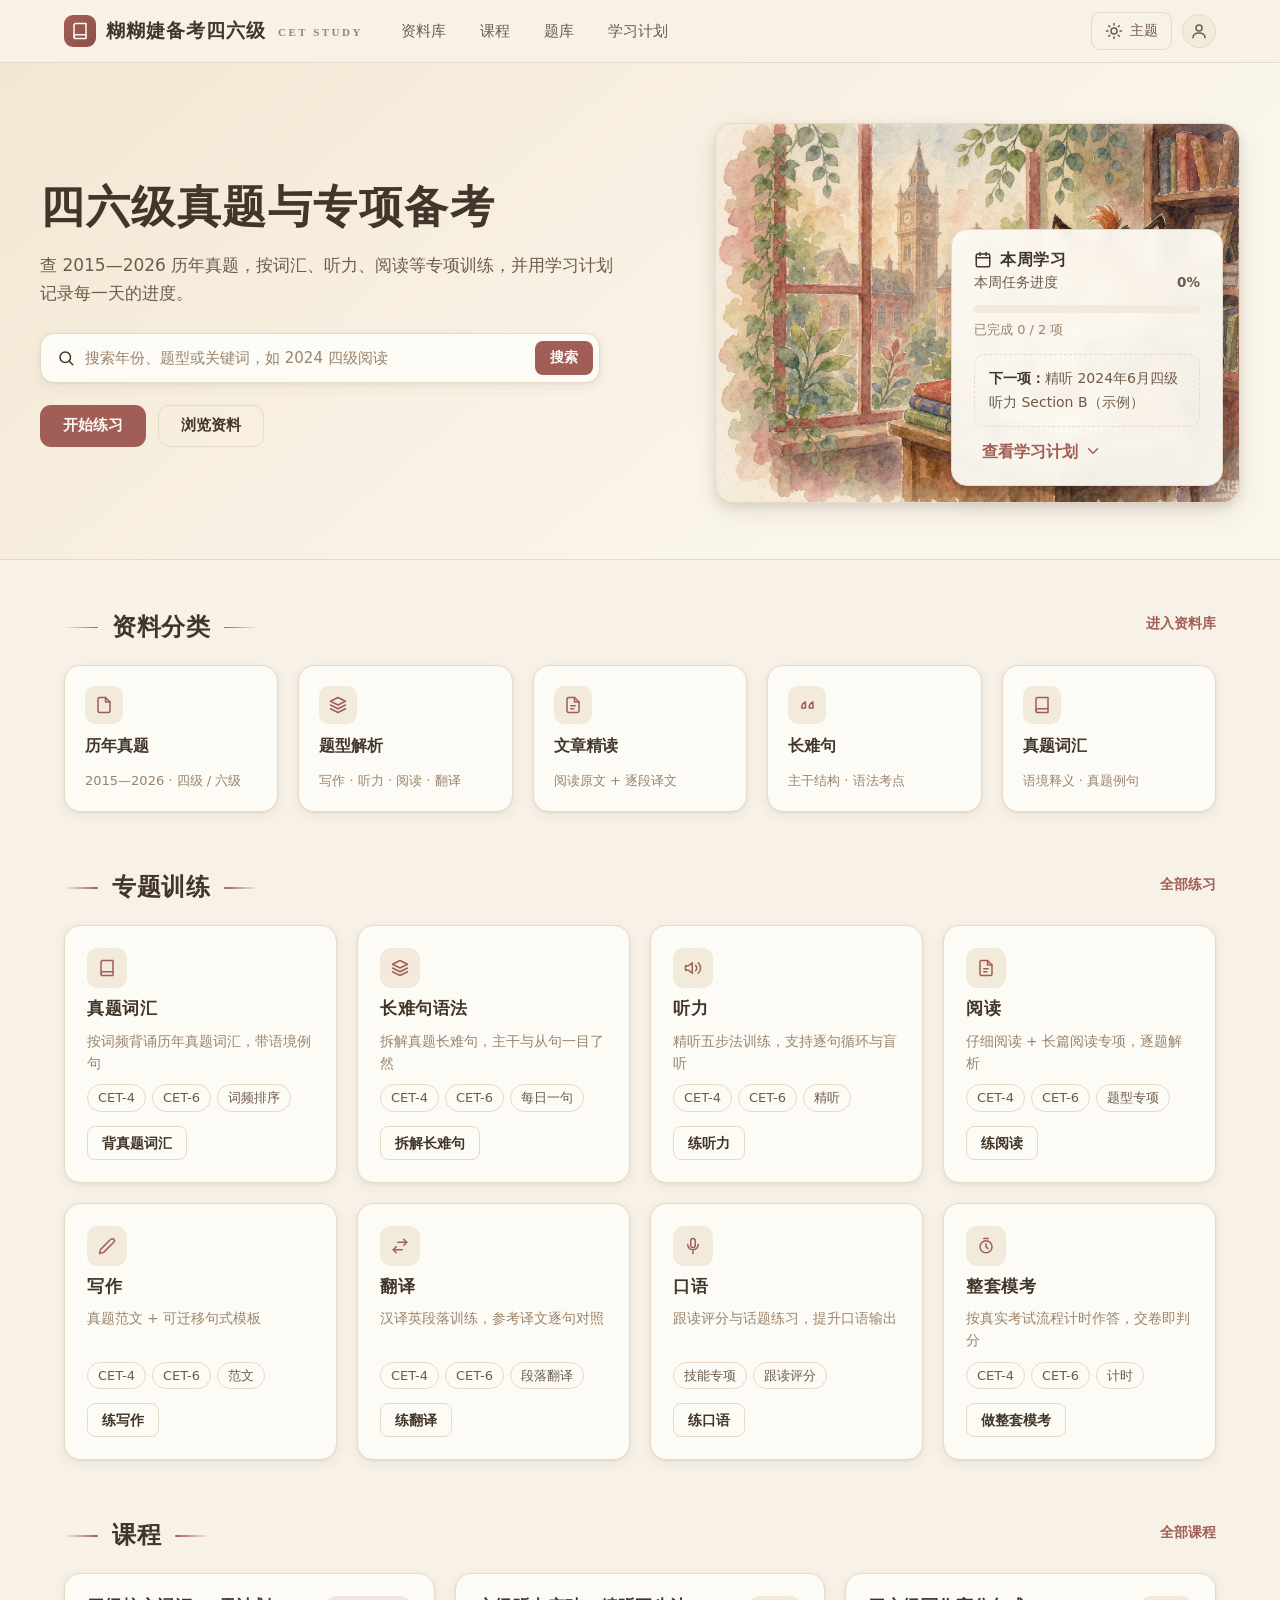
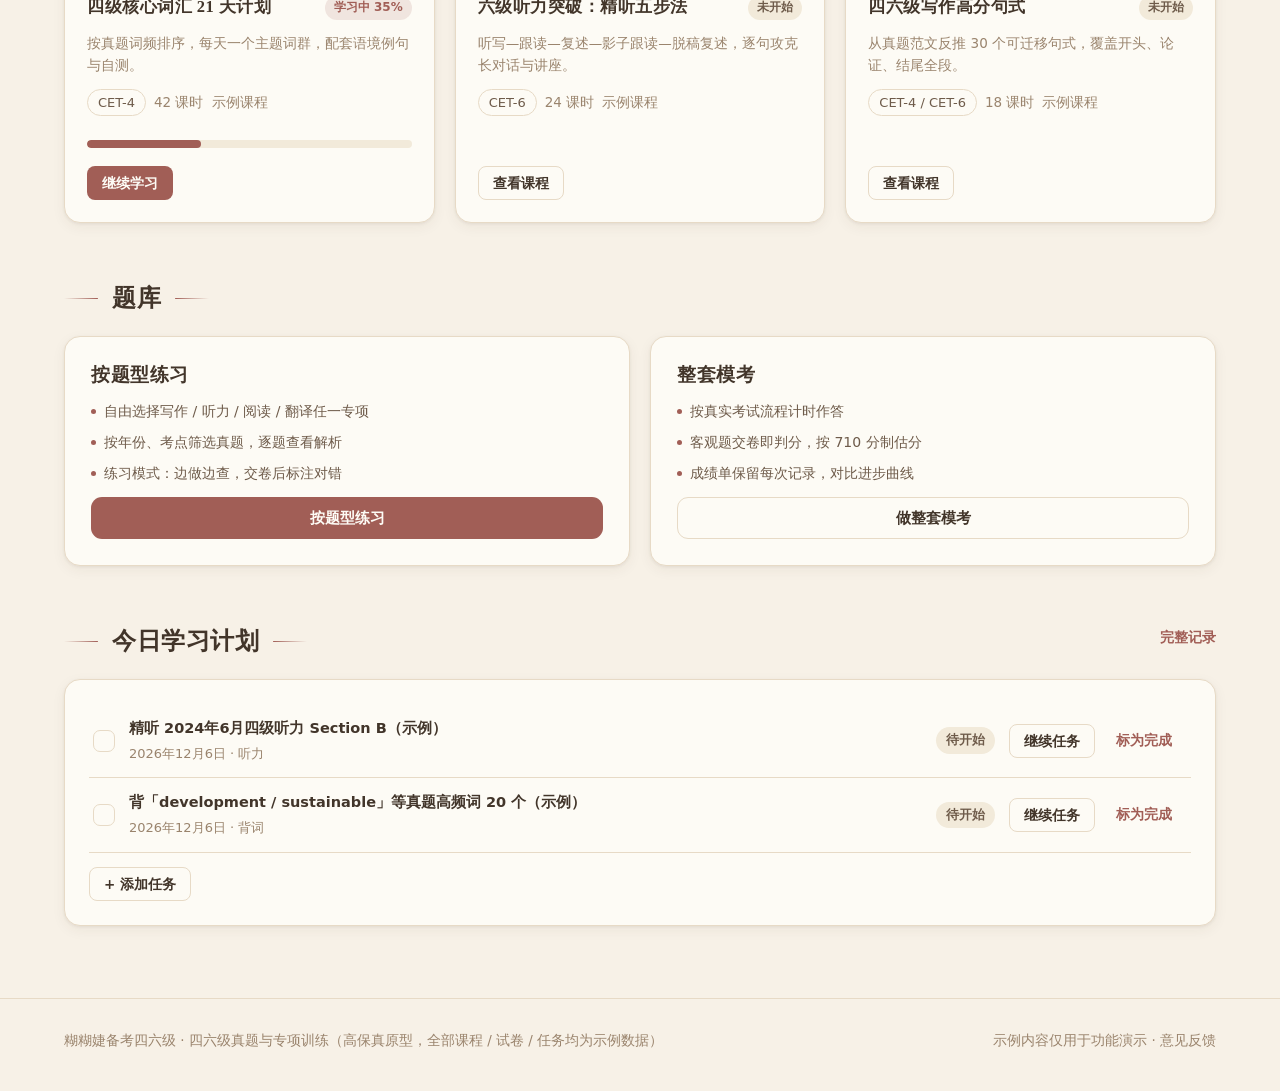
==== commit dd986238: "将网站名称更新为糊糊婕备考四六级" ====
--- a/index.html
+++ b/index.html
@@ -3,7 +3,7 @@
 <head data-page-node-id="iaNp24zz0cH4Fliu9telrb">
 <meta charset="UTF-8" data-page-node-id="Ejhn2tcbTj60glk7KnCi9I">
 <meta name="viewport" content="width=device-width, initial-scale=1.0" data-page-node-id="q4u7sNPVhL3CehIsuDE5El">
-<title>知航英语备考 · 四六级真题与专项训练</title>
+<title>糊糊婕备考四六级</title>
 <style>
 /* ============ 主题变量（温暖水彩书桌风） ============ */
 [data-theme="day"]{
@@ -334,7 +334,7 @@
   <div class="container topbar-inner" data-page-node-id="2QIbTDcqdHa6mRQ4MHnEve">
     <a class="brand" href="#/home" data-page-node-id="E9g1L8VCeMZcpR9zVOSWdF">
       <span class="brand-mark" data-page-node-id="HSBLodPu9O5dBlocvWM5aY"><svg class="icon" viewBox="0 0 24 24" fill="none" stroke="currentColor" stroke-width="2" stroke-linecap="round" stroke-linejoin="round" data-page-node-id="TAzDxQFTTNNXWFezK2fQVc"><path d="M4 19.5A2.5 2.5 0 0 1 6.5 17H20" data-page-node-id="J1ye7tA0FrsXJzABGOEyMe"/><path d="M6.5 2H20v20H6.5A2.5 2.5 0 0 1 4 19.5v-15A2.5 2.5 0 0 1 6.5 2z" data-page-node-id="s73dM6RDsitPL5yBFoTp8B"/></svg></span>
-      知航英语备考<span class="brand-sub">CET STUDY</span>
+      糊糊婕备考四六级<span class="brand-sub">CET STUDY</span>
     </a>
     <nav class="mainnav" id="mainnav" data-page-node-id="9qiRBLt58UJkW92rJeByfg">
       <a href="#/library" data-nav="library" data-page-node-id="wwyLa1kUJdBlB0bdCfEAYs">资料库</a>
@@ -364,7 +364,7 @@
 
 <footer class="footer" data-page-node-id="uLFRD9sWU9y8qj77lcvz9F">
   <div class="container" data-page-node-id="7ICU9epYOjBEctpMIwNhY8">
-    <span data-page-node-id="QgzPE4mHGTDxTsdH4k3rwm">知航英语备考 · 四六级真题与专项训练（高保真原型，全部课程 / 试卷 / 任务均为示例数据）</span>
+    <span data-page-node-id="QgzPE4mHGTDxTsdH4k3rwm">糊糊婕备考四六级 · 四六级真题与专项训练（高保真原型，全部课程 / 试卷 / 任务均为示例数据）</span>
     <span data-page-node-id="4wN2Ribm1uNdY0wS3zevDz">示例内容仅用于功能演示 · 意见反馈</span>
   </div>
 </footer>
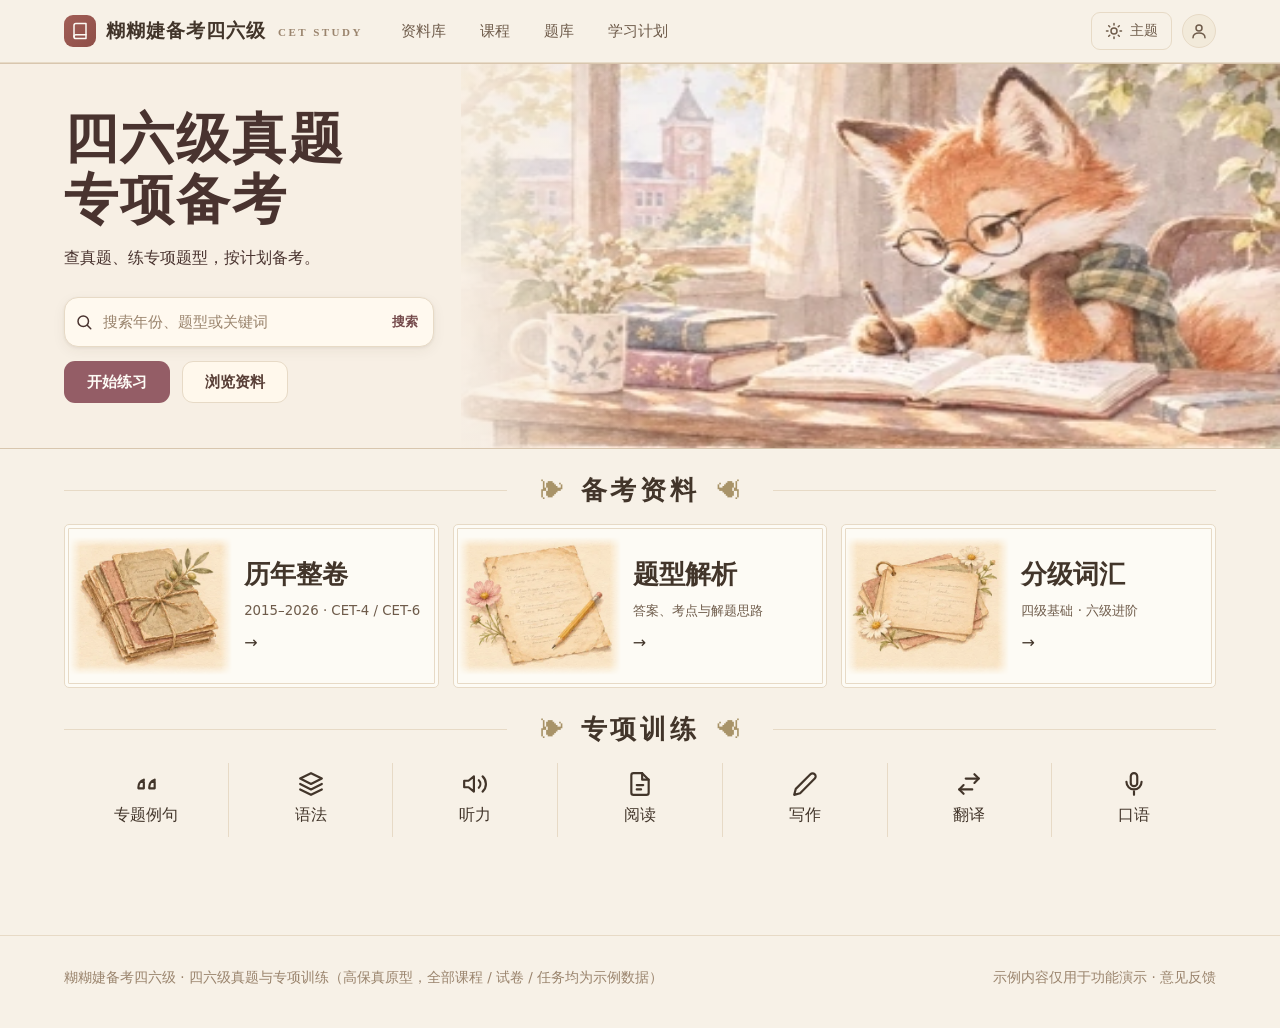
==== commit 881cde3b: "按水彩书桌参考图重做首页，增加分级词库与专题例句" ====
--- a/index.html
+++ b/index.html
@@ -328,6 +328,7 @@
 }
 </style>
 </style>
+<link rel="stylesheet" href="desk.css">
 </head>
 <body data-page-node-id="46WNGINw7IOpLGuOu60Sg2">
 <header class="topbar" data-page-node-id="7wYWvV1vobFavM2QnTFjZ8">
@@ -593,8 +594,8 @@
   {id:'c4',name:'六级阅读长难句拆解',level:'CET-6',lessons:15,status:'doing',progress:60,desc:'以真题长难句为素材，训练主干提取与从句嵌套分析。',outline:['主干提取：三步法','从句嵌套：定语从句与同位语','特殊结构：倒装与强调句']}
 ];
 const MODULES=[
-  {id:'vocab',name:'真题词汇',desc:'按词频背诵历年真题词汇，带语境例句',tags:['CET-4','CET-6','词频排序'],act:'背真题词汇',icon:'book'},
-  {id:'grammar',name:'长难句语法',desc:'拆解真题长难句，主干与从句一目了然',tags:['CET-4','CET-6','每日一句'],act:'拆解长难句',icon:'layers'},
+  {id:'vocab',name:'真题词汇',desc:'按四级和六级分别检索、记忆常用词',tags:['CET-4','CET-6','词频排序'],act:'背真题词汇',icon:'book'},
+  {id:'grammar',name:'专题例句与语法',desc:'按考试级别与话题学习双语例句',tags:['CET-4','CET-6','每日一句'],act:'学习专题例句',icon:'layers'},
   {id:'listening',name:'听力',desc:'精听五步法训练，支持逐句循环与盲听',tags:['CET-4','CET-6','精听'],act:'练听力',icon:'audio'},
   {id:'reading',name:'阅读',desc:'仔细阅读 + 长篇阅读专项，逐题解析',tags:['CET-4','CET-6','题型专项'],act:'练阅读',icon:'doc'},
   {id:'writing',name:'写作',desc:'真题范文 + 可迁移句式模板',tags:['CET-4','CET-6','范文'],act:'练写作',icon:'pen'},
@@ -702,7 +703,7 @@
 const NAVMAP={home:null,library:'library',paper:'library',passage:'library',sentence:'library',word:'library',courses:'courses',course:'courses',practice:'practice',plan:'plan'};
 function route(){showSkeleton();const r=parseHash();
   document.querySelectorAll('#mainnav a').forEach(a=>{a.classList.toggle('active',a.dataset.nav===NAVMAP[r.view])});
-  const VIEWS={home:vHome,library:vLibrary,paper:vPaper,passage:vPassage,sentence:vSentence,word:vWord,courses:vCourses,course:vCourse,practice:vPractice,plan:vPlan};
+  const VIEWS={study:studyBank,home:vHome,library:vLibrary,paper:vPaper,passage:vPassage,sentence:vSentence,word:vWord,courses:vCourses,course:vCourse,practice:vPractice,plan:vPlan};
   (VIEWS[r.view]||vHome)(r.param,r.query);
   if(!r.query._keepScroll){window.scrollTo(0,0)}}
 window.addEventListener('hashchange',route);
@@ -730,35 +731,13 @@
   '<span class="status st-'+st+'">'+stTxt+'</span>'+
   '<div class="t-acts">'+(tk.link&&!tk.done?'<a class="btn btn-outline btn-sm" href="'+tk.link+'">继续任务</a>':'')+
   (!tk.done?'<button class="btn btn-text btn-sm" data-task-toggle="'+tk.id+'">标为完成</button>':'')+'</div></div>'}
-function vHome(){const tasks=loadTasks().filter(t=>t.date===todayStr());
-  app.innerHTML=
-  '<section class="hero"><div class="container hero-grid">'+
-    '<div class="hero-copy"><h1>四六级真题与专项备考</h1>'+
-    '<p class="sub">查 2015—2026 历年真题，按词汇、听力、阅读等专项训练，并用学习计划记录每一天的进度。</p>'+
-    '<form class="searchbox" id="heroSearch">'+ic('search')+
-    '<input id="heroKw" type="search" placeholder="搜索年份、题型或关键词，如 2024 四级阅读" aria-label="全站搜索"><button class="btn btn-primary btn-sm" type="submit">搜索</button></form>'+
-    '<div class="hero-cta"><a class="btn btn-primary" href="#/practice">开始练习</a><a class="btn btn-outline" href="#/library">浏览资料</a></div></div>'+
-    '<div class="hero-side">'+heroCardHTML()+'</div>'+
-  '</div></section>'+
-  '<div class="container">'+
-  '<section class="section" id="cats"><div class="section-head"><h2>资料分类</h2><a class="more" href="#/library">进入资料库</a></div>'+
-  '<div class="grid cat-grid">'+CAT_ENTRIES.map(c=>'<a class="card cat-card" href="'+c.hash+'"><span class="cat-ic">'+ic(c.icon)+'</span><b>'+c.name+'</b><span>'+c.desc+'</span></a>').join('')+'</div></section>'+
-  '<section class="section"><div class="section-head"><h2>专题训练</h2><a class="more" href="#/practice">全部练习</a></div>'+
-  '<div class="grid skill-grid">'+MODULES.map(m=>'<div class="card skill-card"><span class="sk-ic">'+ic(m.icon)+'</span><h3>'+m.name+'</h3><p>'+m.desc+'</p><div class="sk-tags">'+m.tags.map(t=>'<span class="tag">'+t+'</span>').join('')+'</div><a class="btn btn-outline btn-sm" href="#/practice?m='+m.id+'">'+m.act+'</a></div>').join('')+'</div></section>'+
-  '<section class="section"><div class="section-head"><h2>课程</h2><a class="more" href="#/courses">全部课程</a></div>'+
-  '<div class="grid course-grid">'+COURSES.slice(0,3).map(c=>courseCardHTML(c)).join('')+'</div></section>'+
-  '<section class="section"><div class="section-head"><h2>题库</h2></div>'+
-  '<div class="grid practice-duo">'+
-  '<div class="card practice-card"><h3>按题型练习</h3><ul><li>自由选择写作 / 听力 / 阅读 / 翻译任一专项</li><li>按年份、考点筛选真题，逐题查看解析</li><li>练习模式：边做边查，交卷后标注对错</li></ul><a class="btn btn-primary" href="#/practice?mode=topic">按题型练习</a></div>'+
-  '<div class="card practice-card"><h3>整套模考</h3><ul><li>按真实考试流程计时作答</li><li>客观题交卷即判分，按 710 分制估分</li><li>成绩单保留每次记录，对比进步曲线</li></ul><a class="btn btn-outline" href="#/practice?mode=mock">做整套模考</a></div>'+
-  '</div></section>'+
-  '<section class="section"><div class="section-head"><h2>今日学习计划</h2><a class="more" href="#/plan">完整记录</a></div>'+
-  '<div class="card plan-mini">'+
-  (tasks.length?tasks.map(taskMiniRow).join(''):'<div class="empty">'+ic('calendar')+'<b>今天还没有任务</b>添加一个任务，把大目标拆成每天可做的小事。</div>')+
-  '<div style="margin-top:14px"><a class="btn btn-outline btn-sm" href="#/plan?new=1">+ 添加任务</a></div></div></section>'+
-  '</div>';
-  document.getElementById('heroSearch').addEventListener('submit',e=>{e.preventDefault();const kw=document.getElementById('heroKw').value.trim();go('#/library?kw='+encodeURIComponent(kw))});
-  bindTaskToggles()}
+function vHome(){
+  const cards=[['历年整卷','2015–2026 · CET-4 / CET-6','#/library?type=试卷'],['题型解析','答案、考点与解题思路','#/practice'],['分级词汇','四级基础 · 六级进阶','#/study/words']];
+  const links=[['专题例句','quote','#/study/sentences'],['语法','layers','#/sentence/s1'],['听力','audio','#/practice?m=listening'],['阅读','doc','#/practice?m=reading'],['写作','pen','#/practice?m=writing'],['翻译','swap','#/practice?m=translation'],['口语','mic','#/practice?m=speaking']];
+  app.innerHTML='<section class="desk-hero"><div class="container"><div class="desk-copy"><h1>四六级真题<br>专项备考</h1><p>查真题、练专项题型，按计划备考。</p><form class="searchbox" id="heroSearch">'+ic('search')+'<input type="search" aria-label="搜索资料" placeholder="搜索年份、题型或关键词"><button class="btn-text">搜索</button></form><div class="hero-cta"><a class="btn btn-primary" href="#/practice">开始练习</a><a class="btn btn-outline" href="#/library">浏览资料</a></div></div></div></section>'+
+  '<div class="container desk-sections"><h2 class="desk-title"><span>备考资料</span></h2><div class="desk-cards">'+cards.map(([title,desc,url],i)=>'<a class="desk-card" href="'+url+'"><img alt="" src="paper'+i+'.webp"><div><strong>'+title+'</strong><small>'+desc+'</small>→</div></a>').join('')+'</div><h2 class="desk-title"><span>专项训练</span></h2><div class="desk-links">'+links.map(([label,icon,url])=>'<a href="'+url+'">'+ic(icon)+'<span>'+label+'</span></a>').join('')+'</div></div>';
+  document.getElementById('heroSearch').onsubmit=e=>{e.preventDefault();go('#/library?kw='+encodeURIComponent(e.target.querySelector('input').value.trim()))};
+}
 /* ==================== 视图：资料库 ==================== */
 const LIB_KEY='zhLibState';
 function libDefault(){return{years:[],levels:[],types:[],kw:''}}
@@ -776,7 +755,7 @@
   const showWords=st.kw||st.types.includes('单词');
   let wordsHit=[];
   if(showWords){const k=st.kw?st.kw.toLowerCase():null;
-    wordsHit=Object.keys(WORDS).filter(id=>!k||WORDS[id].w.includes(k)||WORDS[id].mean.includes(st.kw)||WORDS[id].ctx.includes(st.kw))}
+    wordsHit=Object.keys(WORDS).filter(id=>(!st.levels.length||st.levels.includes(WORDS[id].bank===1?'CET-6':'CET-4'))&&(!k||WORDS[id].w.includes(k)||WORDS[id].mean.includes(st.kw)||WORDS[id].ctx.includes(st.kw)))}
   const papersHit=PAPERS.filter(matches);
   const total=papersHit.length+wordsHit.length;
   function chipRow(label,key,list){return '<div class="f-row"><span class="f-label">'+label+'</span>'+list.map(v=>{
@@ -792,15 +771,17 @@
     (activeConds.length?'<div class="active-conds">已选条件：'+activeConds.map(c=>'<span class="cond">'+esc(c[1])+'<button data-lib-clear="'+c[0]+'" data-lib-val="'+esc(c[1])+'" aria-label="移除">'+ic('x')+'</button></span>').join('')+'<button class="clear-all" id="libClearAll">清空全部</button></div>':'')+
   '</div></div>'+
   '<div class="result-list">'+
-  (total===0?'<div class="empty">'+ic('search')+'<b>没有找到匹配的内容</b>试试减少筛选条件，或更换关键词。</div>':'')+
+  (showWords?'<div class="bank-tabs"><a class="chip" href="#/study/words?level=4&q='+encodeURIComponent(st.kw||'')+'">浏览四级词库</a><a class="chip" href="#/study/words?level=6&q='+encodeURIComponent(st.kw||'')+'">浏览六级词库</a></div>':'')+
+  (st.types.includes('句子')?'<a class="card study-line" href="#/study/sentences">专题例句 · 四六级双语练习 →</a>':'')+
+  (total===0&&!st.types.includes('句子')?'<div class="empty">'+ic('search')+'<b>没有找到匹配的内容</b>试试减少筛选条件，或更换关键词。</div>':'')+
   (papersHit.length?'<div class="f-label" style="width:auto">试卷（'+papersHit.length+'）</div>':'')+
   papersHit.map(p=>'<a class="card paper-item" href="#/paper/'+p.id+'" data-lib-go>'+
     '<span class="type-badge">试卷</span><div class="pi-main"><h3>'+paperTitle(p)+(p.full?'':' <span class="tag" style="margin-left:6px">示例 · 内容建设中</span>')+'</h3>'+
     '<div class="pi-meta"><span>'+p.year+'年'+p.month+'</span><span>'+p.level+'</span><span>第 '+p.set+' 套</span><span>'+(p.full?(p.partial?'部分解析':'解析完整'):'题目目录')+'</span></div></div><svg class="icon" viewBox="0 0 24 24" fill="none" stroke="currentColor" stroke-width="2" stroke-linecap="round" stroke-linejoin="round" style="transform:rotate(180deg)"><path d="M19 12H5m7-7-7 7 7 7"/></svg></a>').join('')+
   (wordsHit.length?'<div class="f-label" style="width:auto;margin-top:6px">真题词汇（'+wordsHit.length+'）</div>':'')+
-  wordsHit.map(id=>'<a class="card paper-item" href="#/word/'+id+'">'+
-    '<span class="type-badge word">单词</span><div class="pi-main"><h3>'+WORDS[id].w+' <span class="muted" style="font-size:13px;font-weight:400">'+WORDS[id].pos+' '+WORDS[id].mean+'</span></h3>'+
-    '<div class="pi-meta"><span>'+WORDS[id].level+'</span><span>语境：'+esc(WORDS[id].ctx.slice(0,30))+'…</span></div></div><svg class="icon" viewBox="0 0 24 24" fill="none" stroke="currentColor" stroke-width="2" stroke-linecap="round" stroke-linejoin="round" style="transform:rotate(180deg)"><path d="M19 12H5m7-7-7 7 7 7"/></svg></a>').join('')+
+  wordsHit.slice(0,32).map(id=>'<a class="card paper-item" href="#/word/'+id+'">'+
+    '<span class="type-badge word">单词</span><div class="pi-main"><h3>'+WORDS[id].w+' <span class="muted" style="font-size:13px;font-weight:400">'+esc(WORDS[id].pos)+' '+esc(WORDS[id].mean)+'</span></h3>'+
+    '<div class="pi-meta"><span>'+WORDS[id].level+'</span><span>'+esc(WORDS[id].ctx.slice(0,30))+'</span></div></div><svg class="icon" viewBox="0 0 24 24" fill="none" stroke="currentColor" stroke-width="2" stroke-linecap="round" stroke-linejoin="round" style="transform:rotate(180deg)"><path d="M19 12H5m7-7-7 7 7 7"/></svg></a>').join('')+
   '</div></div>';
   const bar=document.getElementById('filterbar');
   document.getElementById('fToggle').addEventListener('click',()=>bar.classList.toggle('open'));
@@ -896,12 +877,12 @@
   const m=getMastery()[id];
   const back=[['返回资料库','#/library']];
   app.innerHTML='<div class="container read-layout">'+
-  '<div class="crumbs"><a href="#/library">资料库</a> / 真题词汇</div>'+
+  '<div class="crumbs"><a href="#/library">资料库</a> / <a href="#/study/words?level='+(w.bank===1?6:4)+'">分级词库</a></div>'+
   '<div class="read-card"><div style="display:flex;align-items:baseline;flex-wrap:wrap;gap:8px"><span class="word-big">'+w.w+'</span><span class="phonetic">'+w.ph+'</span><span class="tag tag-blue">'+w.level+'</span></div>'+
   '<p style="margin-top:10px;font-size:16px"><b>'+w.pos+'</b> '+esc(w.mean)+'</p>'+
-  '<div class="ctx-box"><div class="a-tag">原文语境义（优先记忆）</div><p style="font-size:14.5px;margin-top:4px">'+esc(w.ctx)+'</p></div>'+
-  '<h2 style="font-size:18px;margin-top:20px">考点与搭配</h2><ul style="margin:8px 0 0 18px;font-size:14.5px;color:var(--text-2)">'+w.points.map(p=>'<li>'+esc(p)+'</li>').join('')+'</ul>'+
-  '<h2 style="font-size:18px;margin-top:20px">真题例句</h2><div style="margin-top:6px">'+w.examples.map(e=>'<div class="example-item"><span class="en">'+esc(e.en)+'</span><span class="src">'+esc(e.src)+' · <a href="#/plan?new=1&title='+encodeURIComponent('背真题词：'+w.w)+'">加入生词任务</a></span></div>').join('')+'</div>'+
+  (w.ctx?'<div class="ctx-box"><div class="a-tag">原文语境义（优先记忆）</div><p style="font-size:14.5px;margin-top:4px">'+esc(w.ctx)+'</p></div>':'')+
+  (w.points.length?'<h2 style="font-size:18px;margin-top:20px">考点与搭配</h2><ul style="margin:8px 0 0 18px;font-size:14.5px;color:var(--text-2)">'+w.points.map(p=>'<li>'+esc(p)+'</li>').join('')+'</ul>':'')+
+  (w.examples.length?'<h2 style="font-size:18px;margin-top:20px">语境例句</h2><div style="margin-top:6px">'+w.examples.map(e=>'<div class="example-item"><span class="en">'+esc(e.en)+'</span><span class="src">'+esc(e.src)+' · <a href="#/plan?new=1&title='+encodeURIComponent('背真题词：'+w.w)+'">加入生词任务</a></span></div>').join('')+'</div>':'')+
   '<h2 style="font-size:18px;margin-top:20px">掌握度</h2><div class="word-mastery">'+
   [['unknown','不认识'],['vague','模糊'],['know','已掌握']].map(x=>'<button class="wm-chip'+(m===x[0]?' on':'')+'" data-mastery="'+x[0]+'">'+x[1]+'</button>').join('')+'</div>'+
   '<div style="margin-top:18px;display:flex;gap:10px;flex-wrap:wrap"><a class="btn btn-primary btn-sm" href="#/plan?new=1&title='+encodeURIComponent('背真题词：'+w.w)+'">加入学习计划</a></div>'+
@@ -939,7 +920,7 @@
 /* ==================== 视图：题库 ==================== */
 function vPractice(param,query){const mode=query.mode||(query.m?'topic':'topic');
   const topicMods=MODULES.filter(m=>['vocab','grammar','listening','reading','writing','translation','speaking'].includes(m.id));
-  const topicTarget={listening:'#/paper/2024-06-cet4-1',reading:'#/paper/2026-06-cet4-1',translation:'#/paper/2026-06-cet4-1',writing:'#/paper/2024-06-cet4-1',vocab:'#/word/development',grammar:'#/sentence/s1'};
+  const topicTarget={listening:'#/paper/2024-06-cet4-1',reading:'#/paper/2026-06-cet4-1',translation:'#/paper/2026-06-cet4-1',writing:'#/paper/2024-06-cet4-1',vocab:'#/study/words',grammar:'#/study/sentences'};
   const fullPapers=PAPERS.filter(p=>p.full);
   app.innerHTML='<div class="container">'+
   '<div class="page-head"><div class="crumbs"><a href="#/home">首页</a> / 题库</div><h1>题库</h1><p class="desc">先选考试级别，再按题型专项练习或做整套模考。交卷即判分，逐题解析自动归档到错题本。</p></div>'+
@@ -1024,7 +1005,10 @@
   const del=e.target.closest('[data-task-del]');
   if(del){const ts=loadTasks().filter(x=>x.id!==del.dataset.taskDel);saveTasks(ts);toast('任务已删除');const y=window.scrollY;route();requestAnimationFrame(()=>window.scrollTo(0,y))}});
 /* ==================== 启动 ==================== */
-route();
 </script>
+<script src="lexicon.js"></script>
+<script src="examples.js"></script>
+<script src="study.js"></script>
+<script>route();</script>
 </body>
 </html>
--- a/desk.css
+++ b/desk.css
@@ -0,0 +1,7 @@
+.desk-hero{background:#f6ead7 url('desk.webp') center center/cover no-repeat;color:#49332f;border-block:1px solid #d8c6ae}.desk-hero .container{min-height:clamp(350px,37vw,550px);display:flex;align-items:center}.desk-copy{width:43%;padding:30px 0}.desk-copy h1{font:700 clamp(38px,4.2vw,68px)/1.14 var(--font-serif);letter-spacing:.04em}.desk-copy p{margin:14px 0;color:#49332f}.desk-copy .searchbox{max-width:370px;background:#fff9ef}.desk-copy .hero-cta{margin-top:14px}.desk-sections{padding-bottom:34px}.desk-title{display:flex;align-items:center;gap:18px;justify-content:center;margin:24px 0 16px;font:700 26px var(--font-serif);letter-spacing:.14em}.desk-title:before,.desk-title:after{content:"";height:1px;background:var(--border);flex:1}.desk-cards{display:grid;grid-template-columns:repeat(3,1fr);gap:14px}.desk-card{display:flex;align-items:center;gap:12px;padding:12px 14px 12px 4px;border:1px solid var(--border);outline:1px solid var(--border);outline-offset:-5px;border-radius:5px;background:var(--card);color:var(--text);min-height:145px}.desk-card img{width:46%;mix-blend-mode:multiply;object-fit:contain}.desk-card strong{display:block;font:700 clamp(18px,2vw,27px) var(--font-serif)}.desk-card small{display:block;color:var(--text-2);margin:8px 0}.desk-links{display:flex;justify-content:center;flex-wrap:wrap}.desk-links a{flex:1;min-width:80px;text-align:center;border-inline-end:1px solid var(--border);padding:8px;color:var(--text)}.desk-links svg{display:block;margin:0 auto 5px;width:26px;height:26px}.desk-card:hover,.desk-links a:hover{color:var(--primary);background:var(--hover)}.study-bank{padding-bottom:50px}.bank-tabs{display:flex;align-items:center;flex-wrap:wrap;gap:9px;margin:16px 0}.study-line{display:block;margin:10px 0;padding:16px 20px}.study-line strong,.study-line p[lang=en]{font-family:Georgia,serif;font-size:20px}.study-line summary{cursor:pointer;color:var(--primary);margin:8px 0}.word-list{display:grid;grid-template-columns:repeat(auto-fit,minmax(min(230px,100%),1fr));gap:10px}.word-list .study-line{margin:0}.study-bank .searchbox{max-width:460px}.study-bank h2{font-family:var(--font-serif);font-size:20px;margin:18px 0}.desk-hero .btn-outline{background:#fff8ec;color:#583e36}
+@media(max-width:740px){.desk-hero{background-size:auto 235px;background-position:70% top;background-color:#f8eedf}.desk-hero .container{min-height:0;padding-top:215px}.desk-copy{width:100%;background:#f8eedf;padding:15px 0 22px}.desk-copy h1{font-size:34px}.desk-copy h1 br{display:none}.desk-cards{grid-template-columns:1fr}.desk-card{min-height:85px;padding:7px 16px;gap:15px}.desk-card img{width:100px;height:79px}.desk-card small{margin:4px 0}.desk-title{font-size:22px}.desk-links a{flex:0 0 25%;margin-bottom:12px}}
+
+.desk-hero{background-image:linear-gradient(90deg,#f7efe4 0%,#f7efe4 32%,rgba(247,239,228,0) 51%),url('desk.webp');background-size:100% 100%,64% 100%;background-position:center,right center;background-color:#f7efe4}.desk-hero .container{min-height:clamp(320px,30vw,460px)}.desk-title span::before,.desk-title span::after{content:"❧";color:#a89368;font-weight:400;display:inline-block;margin:0 13px}.desk-title span::after{transform:scaleX(-1)}.desk-copy .searchbox{padding:4px 10px}.desk-copy .hero-cta{display:flex;gap:12px}.desk-links a:last-child{border:0}
+@media(max-width:740px){.desk-hero{background-image:url('desk.webp');background-size:auto 227px;background-position:center top}.desk-hero .container{min-height:0}.desk-copy{background:#f7efe4}}
+.desk-card img{mask-image:linear-gradient(to right,transparent,#000 7%,#000 93%,transparent),linear-gradient(to bottom,transparent,#000 7%,#000 93%,transparent);mask-composite:intersect}.desk-copy .btn-text{background:transparent;border:0;color:#74494a;cursor:pointer;padding:5px}.desk-copy .btn-primary{background:#945d66}.desk-title span:before,.desk-title span:after{font-family:Georgia,serif}
+
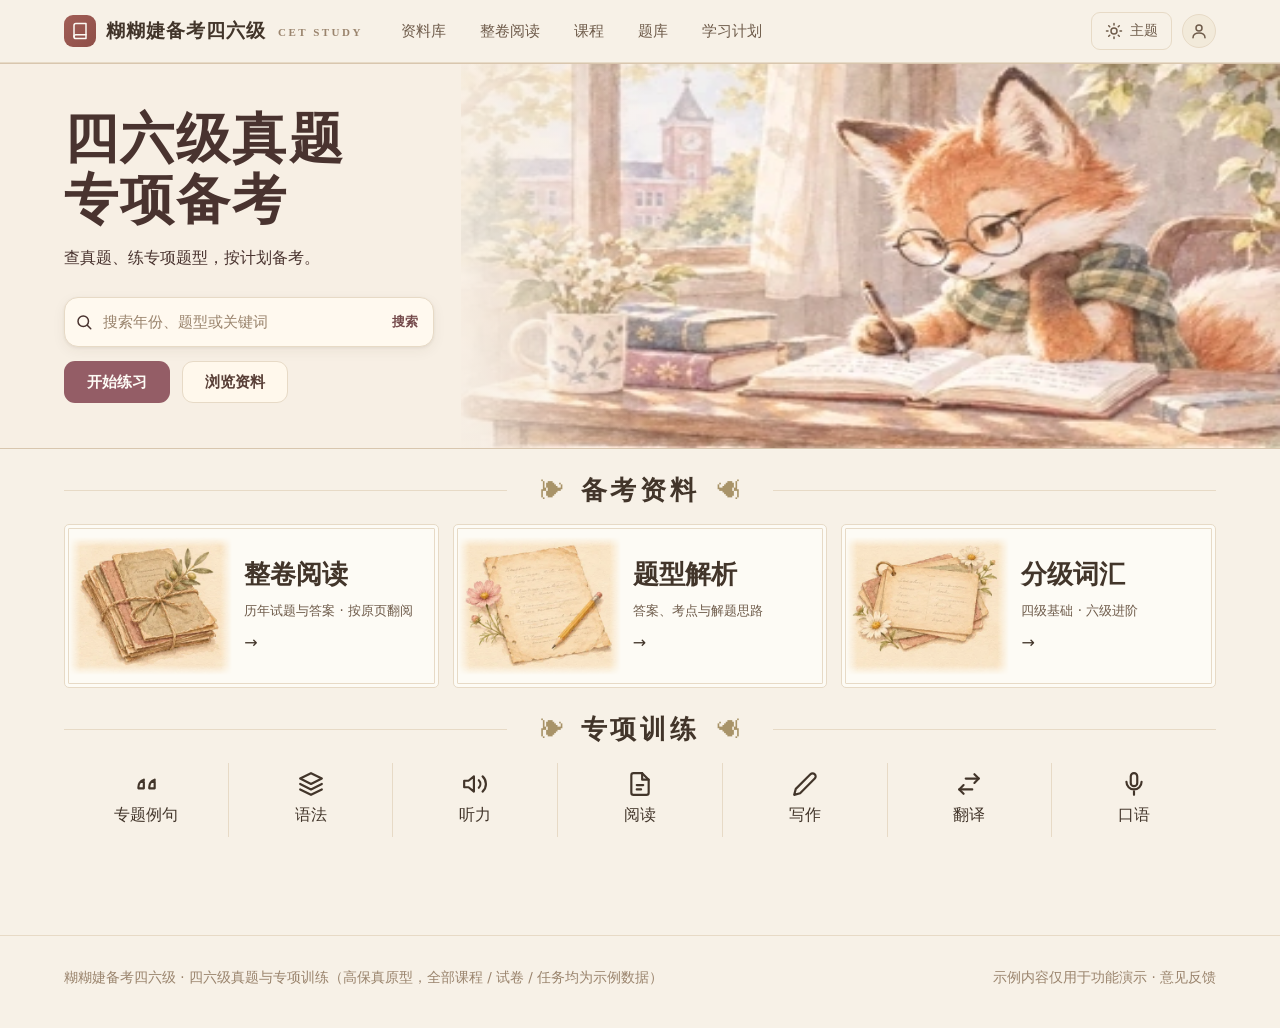
==== commit 47261501: "新增整卷阅读，按原始页序阅读 152 套四六级试题及答案" ====
--- a/index.html
+++ b/index.html
@@ -339,6 +339,7 @@
     </a>
     <nav class="mainnav" id="mainnav" data-page-node-id="9qiRBLt58UJkW92rJeByfg">
       <a href="#/library" data-nav="library" data-page-node-id="wwyLa1kUJdBlB0bdCfEAYs">资料库</a>
+      <a href="/papers.html">整卷阅读</a>
       <a href="#/courses" data-nav="courses" data-page-node-id="DK1NU3cSA98g2l9DBLatCv">课程</a>
       <a href="#/practice" data-nav="practice" data-page-node-id="oZQg9Gf964QOhOU7aZtFMk">题库</a>
       <a href="#/plan" data-nav="plan" data-page-node-id="WBJE88PF89gKyAWPojT1Og">学习计划</a>
@@ -732,7 +733,7 @@
   '<div class="t-acts">'+(tk.link&&!tk.done?'<a class="btn btn-outline btn-sm" href="'+tk.link+'">继续任务</a>':'')+
   (!tk.done?'<button class="btn btn-text btn-sm" data-task-toggle="'+tk.id+'">标为完成</button>':'')+'</div></div>'}
 function vHome(){
-  const cards=[['历年整卷','2015–2026 · CET-4 / CET-6','#/library?type=试卷'],['题型解析','答案、考点与解题思路','#/practice'],['分级词汇','四级基础 · 六级进阶','#/study/words']];
+  const cards=[['整卷阅读','历年试题与答案 · 按原页翻阅','/papers.html'],['题型解析','答案、考点与解题思路','#/practice'],['分级词汇','四级基础 · 六级进阶','#/study/words']];
   const links=[['专题例句','quote','#/study/sentences'],['语法','layers','#/sentence/s1'],['听力','audio','#/practice?m=listening'],['阅读','doc','#/practice?m=reading'],['写作','pen','#/practice?m=writing'],['翻译','swap','#/practice?m=translation'],['口语','mic','#/practice?m=speaking']];
   app.innerHTML='<section class="desk-hero"><div class="container"><div class="desk-copy"><h1>四六级真题<br>专项备考</h1><p>查真题、练专项题型，按计划备考。</p><form class="searchbox" id="heroSearch">'+ic('search')+'<input type="search" aria-label="搜索资料" placeholder="搜索年份、题型或关键词"><button class="btn-text">搜索</button></form><div class="hero-cta"><a class="btn btn-primary" href="#/practice">开始练习</a><a class="btn btn-outline" href="#/library">浏览资料</a></div></div></div></section>'+
   '<div class="container desk-sections"><h2 class="desk-title"><span>备考资料</span></h2><div class="desk-cards">'+cards.map(([title,desc,url],i)=>'<a class="desk-card" href="'+url+'"><img alt="" src="paper'+i+'.webp"><div><strong>'+title+'</strong><small>'+desc+'</small>→</div></a>').join('')+'</div><h2 class="desk-title"><span>专项训练</span></h2><div class="desk-links">'+links.map(([label,icon,url])=>'<a href="'+url+'">'+ic(icon)+'<span>'+label+'</span></a>').join('')+'</div></div>';
